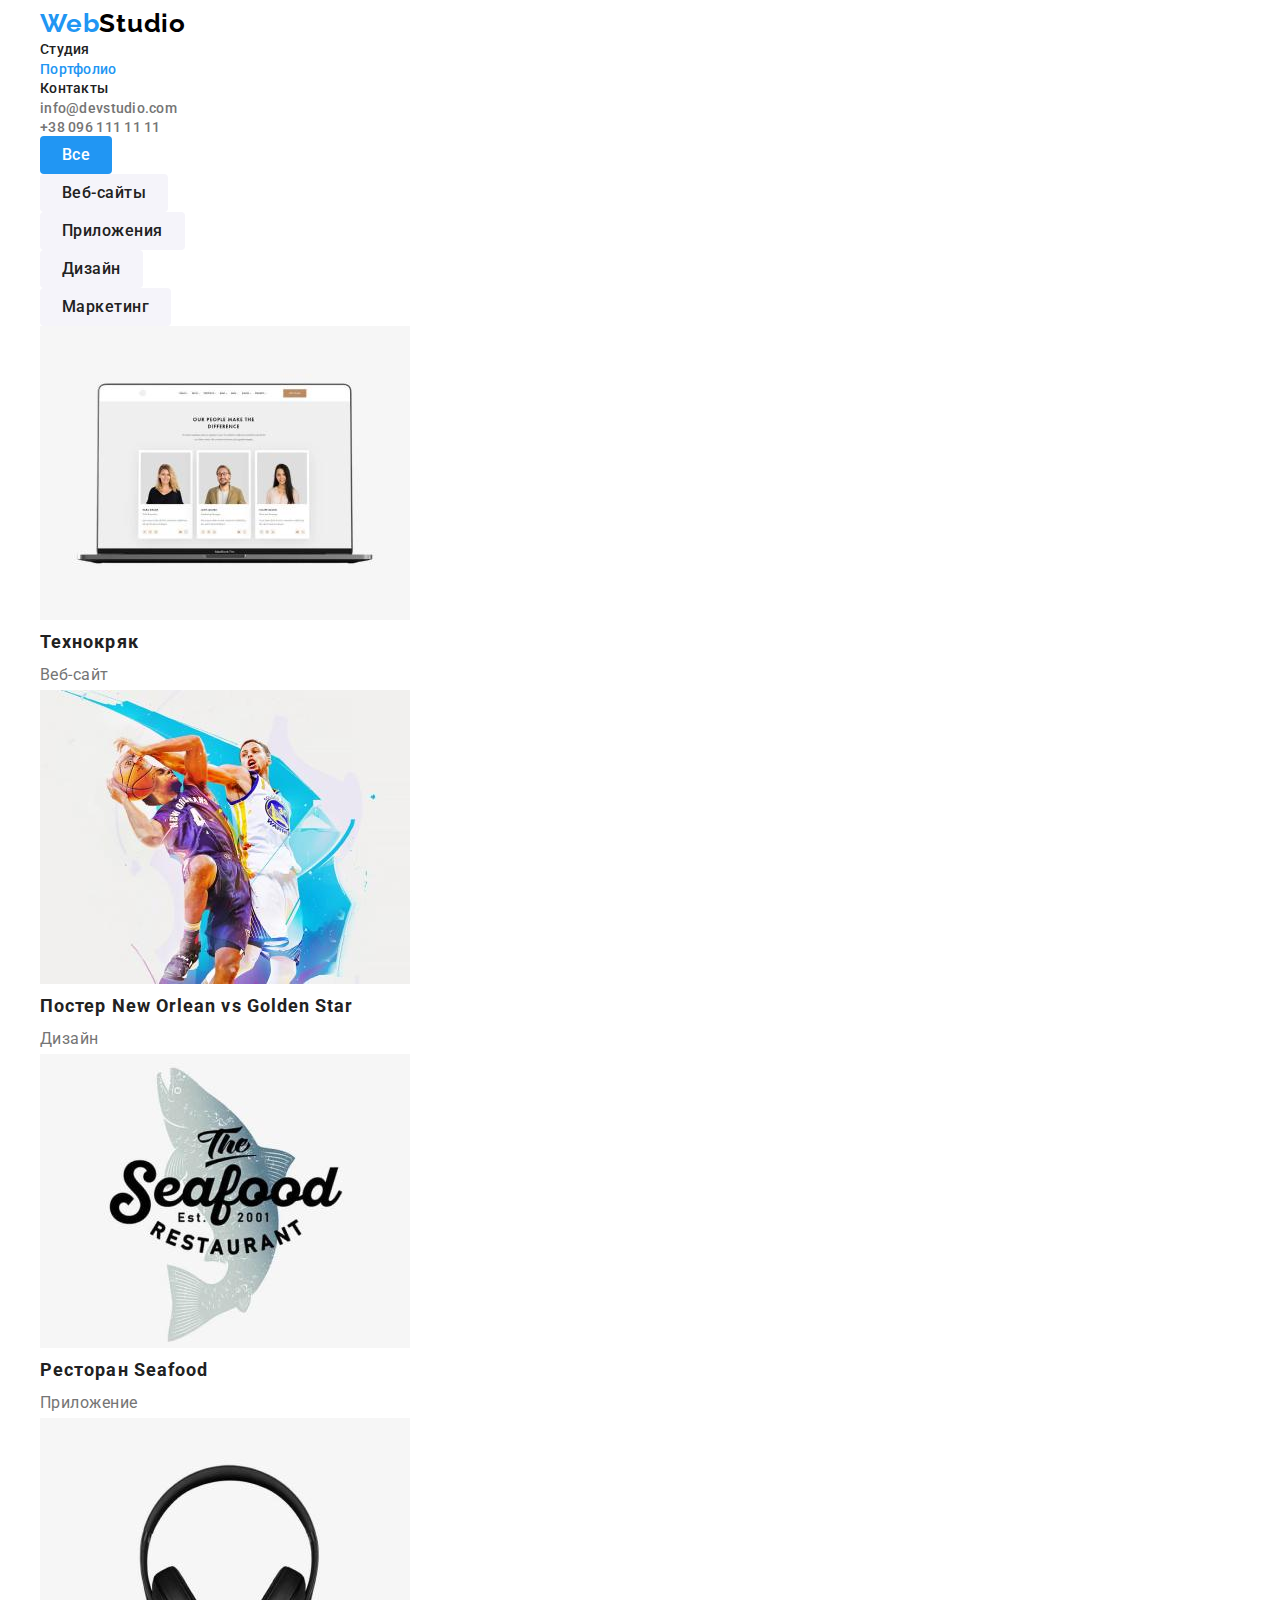
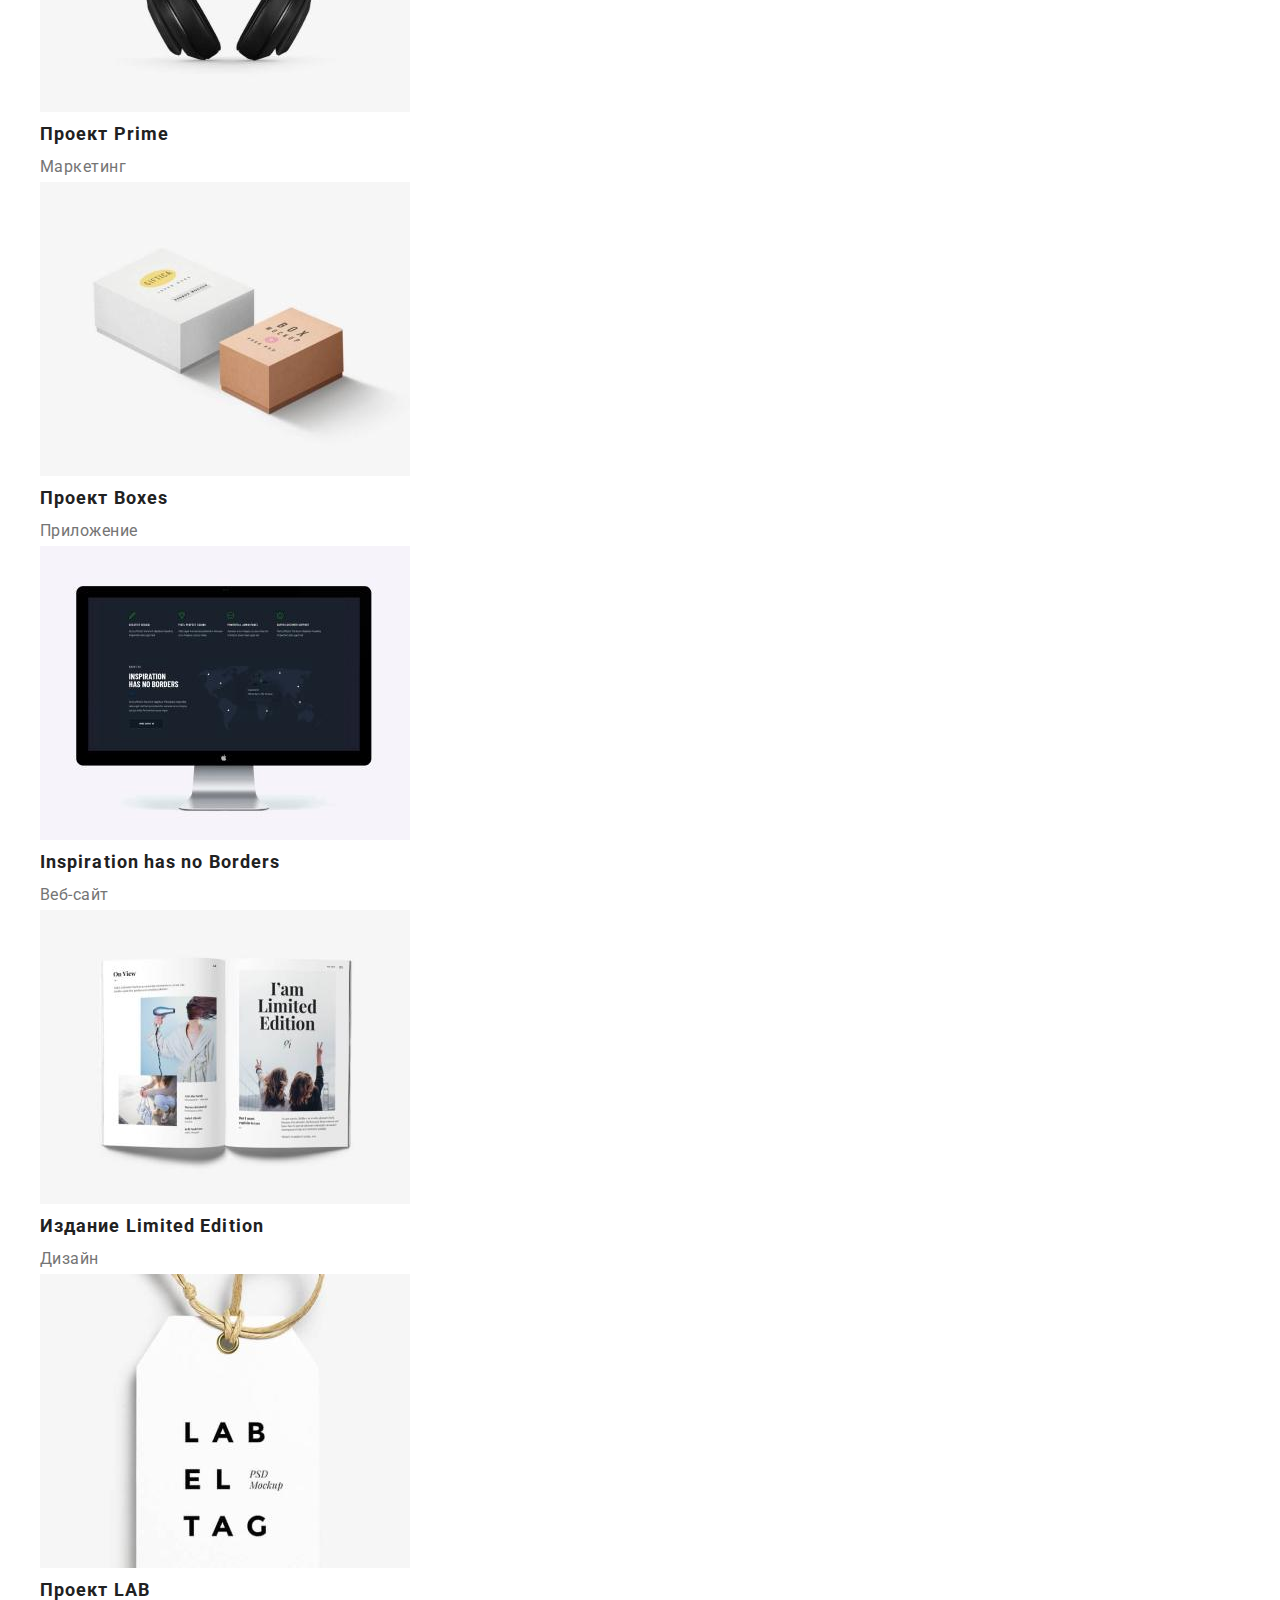
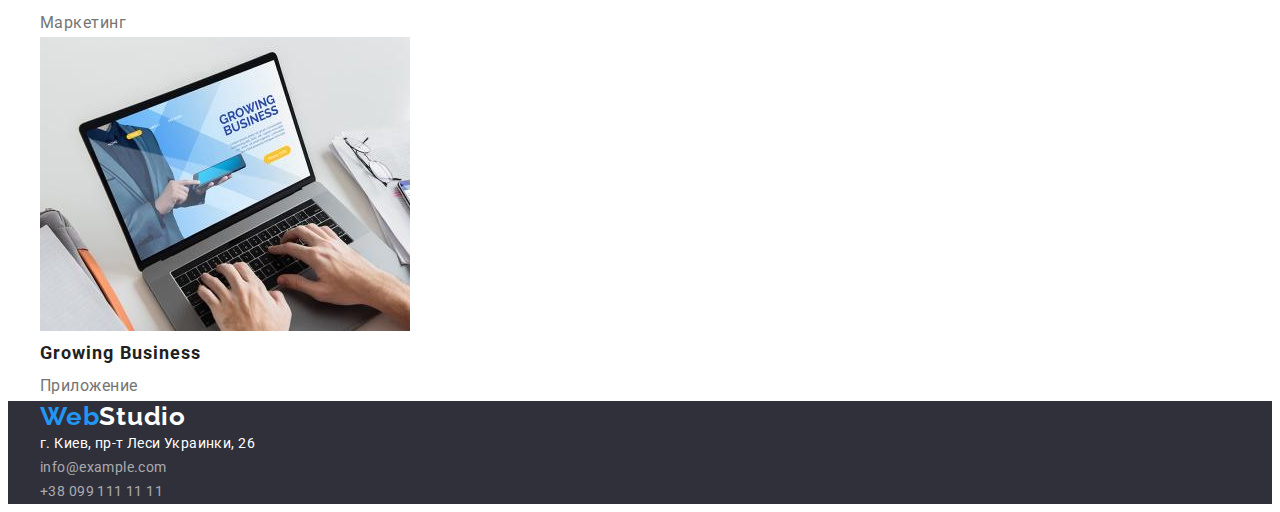
==== portfolio.html @ 003df008 "кнопки+контейнери+забрав відступи" ====
<!DOCTYPE html>
<html lang="ru">
  <head>
    <meta charset="UTF-8" />
    <meta http-equiv="X-UA-Compatible" content="IE=edge" />
    <meta name="viewport" content="width=device-width, initial-scale=1.0" />
    <title>Document</title>
    <link rel="preconnect" href="https://fonts.googleapis.com" />
    <link rel="preconnect" href="https://fonts.gstatic.com" crossorigin />
    <link
      href="https://fonts.googleapis.com/css2?family=Raleway:wght@700&family=Roboto:wght@400;500;700&display=swap"
      rel="stylesheet"
    />
    <link rel="stylesheet" href="./css/styles.css" />
  </head>
  <body>
    <!--  -----------------------------------------------ХЕДЕР-------------------------------  -->
    <header class="header">
      <div class="container">
        <nav>
          <a class="link header-logo" href="/" lang="en"><span class="accent">Web</span>Studio</a>
          <ul class="list">
            <li><a class="link header-link" href="./index.html">Студия</a></li>
            <li class="current"><a class="link header-link" href="">Портфолио</a></li>
            <li><a class="link header-link" href="">Контакты</a></li>
          </ul>
        </nav>
        <ul class="list">
          <li>
            <a class="link header-contact" href="mailto:info@devstudio.com">info@devstudio.com</a>
          </li>
          <li><a class="link header-contact" href="tel:+380961111111">+38 096 111 11 11</a></li>
        </ul>
      </div>
    </header>
    <!--  -----------------------------------------------МЕЙН-------------------------------  -->
    <main>
      <div class="container">
        <section>
          <!-- Логічна назва для секції,
        <h1>Галерея</h1> 
        -->
          <ul class="list">
            <li><button class="first btn pointer" type="button">Все</button></li>
            <li><button class="second btn pointer" type="button">Веб-сайты</button></li>
            <li><button class="second btn pointer" type="button">Приложения</button></li>
            <li><button class="second btn pointer" type="button">Дизайн</button></li>
            <li><button class="second btn pointer" type="button">Маркетинг</button></li>
          </ul>
          <ul class="list">
            <li class="about-list">
              <a class="link" href="">
                <img
                  src="./images/img1.1.jpg"
                  alt="веб-сайт с людми на ноуте"
                  width="370"
                  height="294"
                />
                <h2 class="about-title">Технокряк</h2>
                <p class="about-after-title">Веб-сайт</p>
              </a>
            </li>
            <li class="about-list">
              <a class="link" href="">
                <img
                  src="./images/img1.2.jpg"
                  alt="постер с баскетболистами"
                  width="370"
                  height="294"
                />
                <h2 class="about-title">Постер New Orlean vs Golden Star</h2>
                <p class="about-after-title">Дизайн</p>
              </a>
            </li>
            <li class="about-list">
              <a class="link" href="">
                <img src="./images/img1.3.jpg" alt="ресторан" width="370" height="294" />
                <h2 class="about-title">Ресторан Seafood</h2>
                <p class="about-after-title">Приложение</p>
              </a>
            </li>
            <li class="about-list">
              <a class="link" href="">
                <img src="./images/img1.4.jpg" alt="наушники" width="370" height="294" />
                <h2 class="about-title">Проект Prime</h2>
                <p class="about-after-title">Маркетинг</p>
              </a>
            </li>
            <li class="about-list">
              <a class="link" href="">
                <img src="./images/img1.5.jpg" alt="две коробки" width="370" height="294" />
                <h2 class="about-title">Проект Boxes</h2>
                <p class="about-after-title">Приложение</p>
              </a>
            </li>
            <li class="about-list">
              <a class="link" href="">
                <img src="./images/img1.6.jpg" alt="монитор" width="370" height="294" />
                <h2 class="about-title" lang="en">Inspiration has no Borders</h2>
                <p class="about-after-title">Веб-сайт</p>
              </a>
            </li>
            <li class="about-list">
              <a class="link" href="">
                <img src="./images/img1.7.jpg" alt="книга" width="370" height="294" />
                <h2 class="about-title">Издание Limited Edition</h2>
                <p class="about-after-title">Дизайн</p>
              </a>
            </li>
            <li class="about-list">
              <a class="link" href="">
                <img src="./images/img1.8.jpg" alt="этикетка" width="370" height="294" />
                <h2 class="about-title">Проект LAB</h2>
                <p class="about-after-title">Маркетинг</p>
              </a>
            </li>
            <li class="about-list">
              <a class="link" href="">
                <img
                  src="./images/img1.9.jpg"
                  alt="человек работает на ноуте"
                  width="370"
                  height="294"
                />
                <h2 class="about-title" lang="en">Growing Business</h2>
                <p class="about-after-title">Приложение</p>
              </a>
            </li>
          </ul>
        </section>
      </div>
    </main>
    <!--  -----------------------------------------------ФУТЕР-------------------------------  -->
    <footer class="footer">
      <div class="container">
        <address>
          <a class="link footer-logo" href="/" lang="en"><span class="accent">Web</span>Studio</a>
          <ul class="list footer-info">
            <li>
              <a
                class="link address"
                href="https://goo.gl/maps/paUkgTumKRccmGTw9"
                target="_blank"
                rel="noopener noreferrer"
                >г. Киев, пр-т Леси Украинки, 26</a
              >
            </li>
            <li><a class="link" href="mailto:info@example.com">info@example.com</a></li>
            <li><a class="link" href="tel:+380991111111">+38 099 111 11 11</a></li>
          </ul>
        </address>
      </div>
    </footer>
  </body>
</html>
---- css/styles.css ----
:root {
  --main-title-color: #ffffff;
  --second-title-color: #212121;
  --main-text-color: #757575;
  --second-text-color: #212121;
  --third-text-color: #ffffff;
  --header-logo-color: #000000;
  --footer-contact-color: rgba(255, 255, 255, 0.6);
  --accent-color: #2196f3;
  --main-button-color: #ffffff;
  --second-button-color: #212121;
  --background-button-color: #f5f4fa;
}

body {
  font-family: 'Roboto', sans-serif;
  color: var(--second-title-color);
  background-color: #ffffff;
}

h1,
h2,
h3,
h4,
h5,
h6,
p {
  margin: 0;
  padding: 0;
}

.list {
  padding: 0;
  margin: 0;
  list-style: none;
}

.link {
  text-decoration: none;
}

.pointer {
  cursor: pointer;
}

.container {
  width: 1200px;
  padding-left: 15px;
  padding-right: 15px;
  margin-right: auto;
  margin-left: auto;
}

/* ---------------------------------------ХЕДЕР----------------------------------- */

.header-logo {
  font-family: 'Raleway', sans-serif;
  font-weight: 700;
  font-size: 26px;
  line-height: 1.19;
  letter-spacing: 0.03em;
  color: var(--header-logo-color);
}

.link .accent {
  color: var(--accent-color);
}

.header-link {
  font-weight: 500;
  font-size: 14px;
  line-height: 1.33;
  letter-spacing: 0.02em;
  color: var(--second-text-color);
}

.current .link {
  color: var(--accent-color);
}

.header-contact {
  font-weight: 500;
  font-size: 14px;
  line-height: 1.14;
  letter-spacing: 0.02em;
  color: var(--main-text-color);
}

.list-item > .header-contact {
  color: var(--accent-color);
}

.header .link:hover,
.header .link:focus {
  color: var(--accent-color);
}

/* чомусь не ховерить силки в мейні портфоліо....
.list .link:hover,
.list .link:focus {
  color: var(--accent-color);
}
*/

/* якщо лого не треба ховерити то зміню на це >>

.header-link:hover,
.header-link:focus {
  color: var(--accent-color);
}
*/

/*
.header-contact:hover,
.header-contact:focus {
  color: var(--accent-color);
}
*/

/* ---------------------------------------МЕЙН----------------------------------- */

.hero-title {
  font-weight: 900;
  font-size: 44px;
  line-height: 1.5;
  text-align: center;
  letter-spacing: 0.06em;
  text-transform: uppercase;
  color: var(--main-title-color);
  background-color: #2f303a;
}

.hero-btn {
  font-family: inherit;
  font-weight: 700;
  font-size: 16px;

  border: transparent;
  border-radius: 4px;
  padding: 10px 32px;
  line-height: 1.87;
  align-items: center;
  text-align: center;
  letter-spacing: 0.06em;

  color: var(--main-button-color);
  background-color: var(--accent-color);
}

.hero-btn:hover,
.hero-btn:focus {
  background-color: #188ce8;
}

.second-title {
  font-weight: 700;
  font-size: 36px;
  line-height: 1.17;
  text-align: center;
  letter-spacing: 0.03em;
}

.third-title {
  font-weight: 700;
  font-size: 14px;
  line-height: 1.14;
  text-transform: uppercase;

  letter-spacing: 0.03em;
}

.text {
  font-weight: 400;
  font-size: 14px;
  line-height: 1.71;

  letter-spacing: 0.03em;

  color: var(--main-text-color);
}

.third-section .list {
  font-weight: 400;
  font-size: 16px;
  line-height: 1.19;

  letter-spacing: 0.03em;

  color: var(--main-text-color);
}

.list .name {
  font-weight: 500;
  font-size: 16px;
  color: var(--second-title-color);
}

/* -------------------------------------Портфоліо початок----------------------*/

.btn {
  font-family: inherit;
  font-weight: 500;
  font-size: 16px;
  line-height: 1.63;

  display: inline-block;
  padding: 6px 22px;
  border: transparent;
  border-radius: 4px;
  text-align: center;
  letter-spacing: 0.03em;
}

.first.btn {
  color: var(--main-button-color);
  background-color: var(--accent-color);
}

.second.btn {
  color: var(--second-button-color);
  background-color: var(--background-button-color);
}

.btn:hover,
.btn:focus {
  color: var(--accent-color);
}

.about-title {
  font-weight: 700;
  font-size: 18px;
  line-height: 2;
  letter-spacing: 0.06em;
  color: var(--second-title-color);
}

.about-after-title {
  font-weight: 400;
  font-size: 16px;
  line-height: 1.87;
  letter-spacing: 0.03em;
  color: var(--main-text-color);
}

.about-title:hover,
.about-title:focus {
  color: var(--accent-color);
}

.about-after-title:hover,
.about-after-title:focus {
  color: var(--accent-color);
}
/* -------------------------------------Портфоліо закінчення----------------------*/

/* ---------------------------------------ФУТЕР----------------------------------- */

.footer {
  background-color: #2f303a;
}

.footer-logo {
  font-family: Raleway;
  font-style: normal;
  font-weight: 700;
  font-size: 26px;
  line-height: 1.19;
  letter-spacing: 0.03em;
  color: var(--third-text-color);
}

.footer-info .link {
  font-style: normal;
  font-weight: 400;
  font-size: 14px;
  line-height: 1.71;
  letter-spacing: 0.03em;
  color: var(--footer-contact-color);
}

.footer-info .address {
  color: var(--third-text-color);
}

/* якщо лого не треба буде ховерити то зміню */

.footer .link:hover,
.footer .link:focus {
  color: var(--accent-color);
}
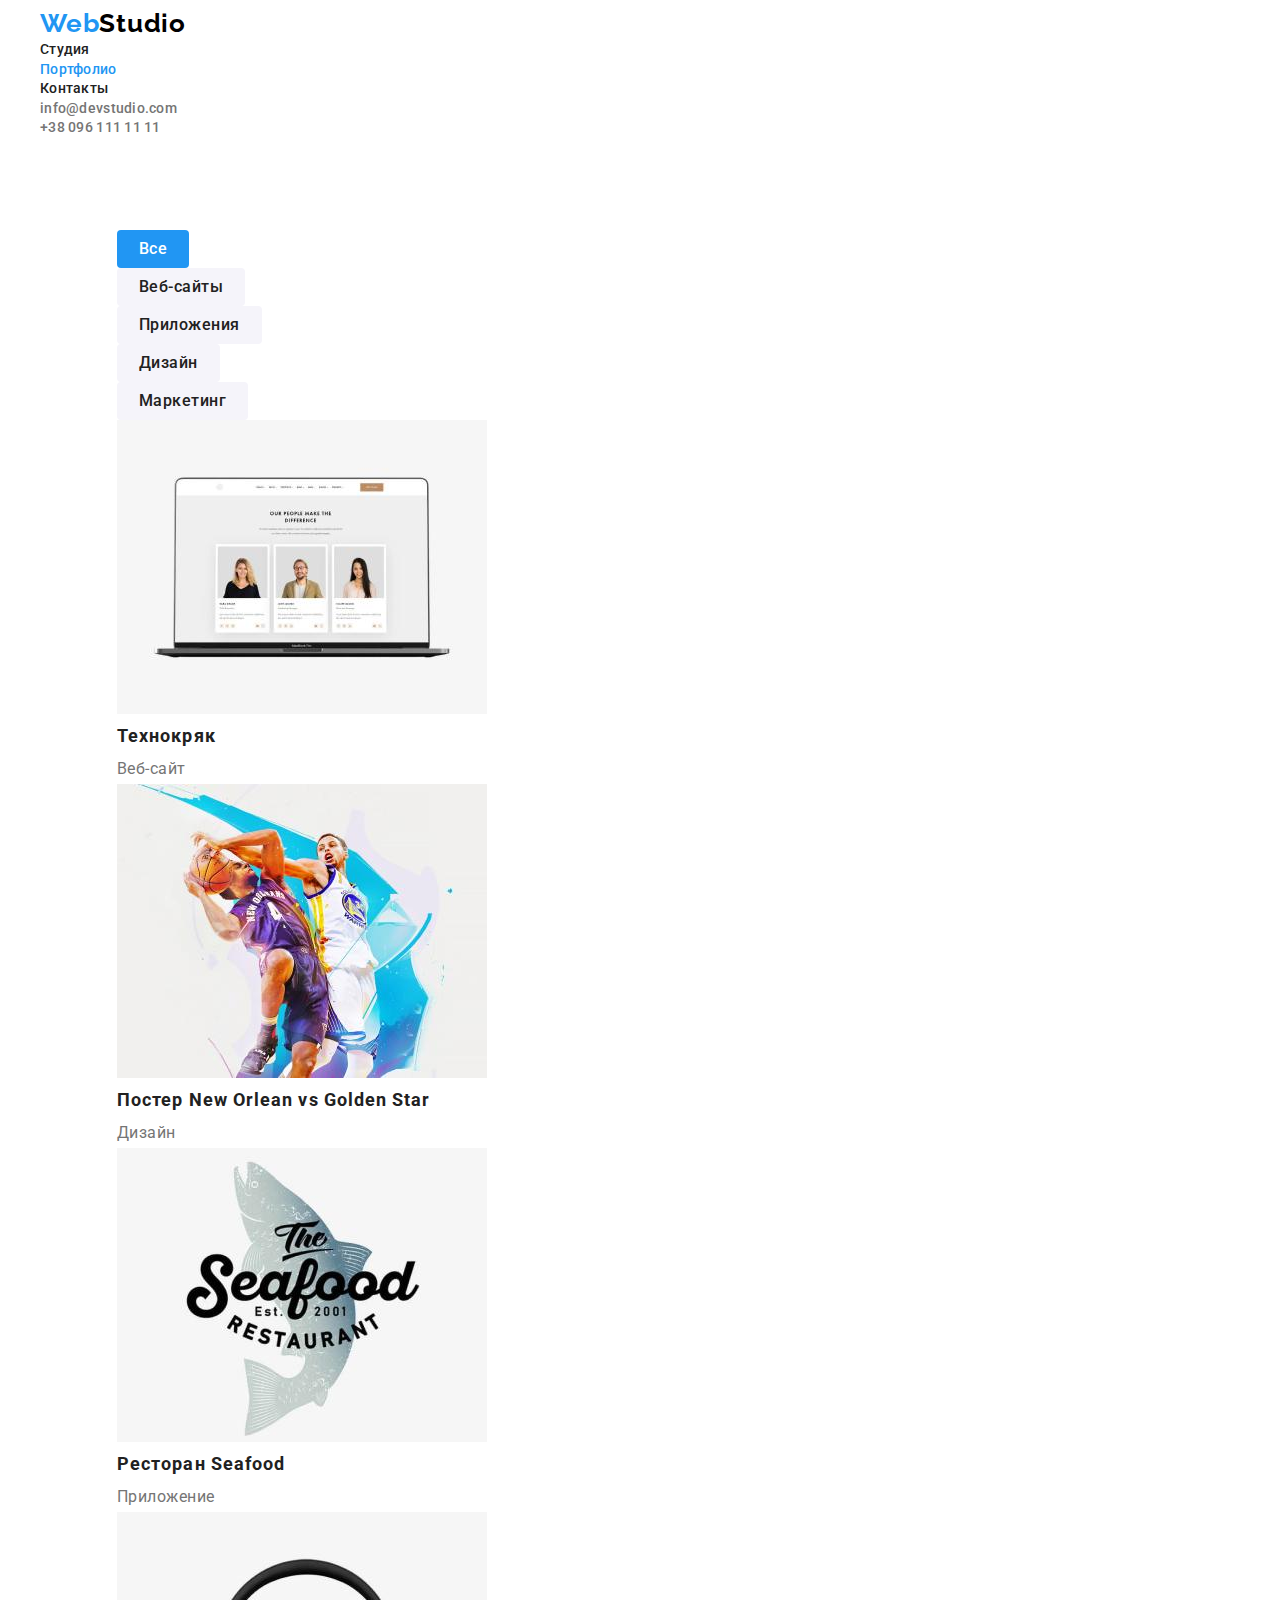
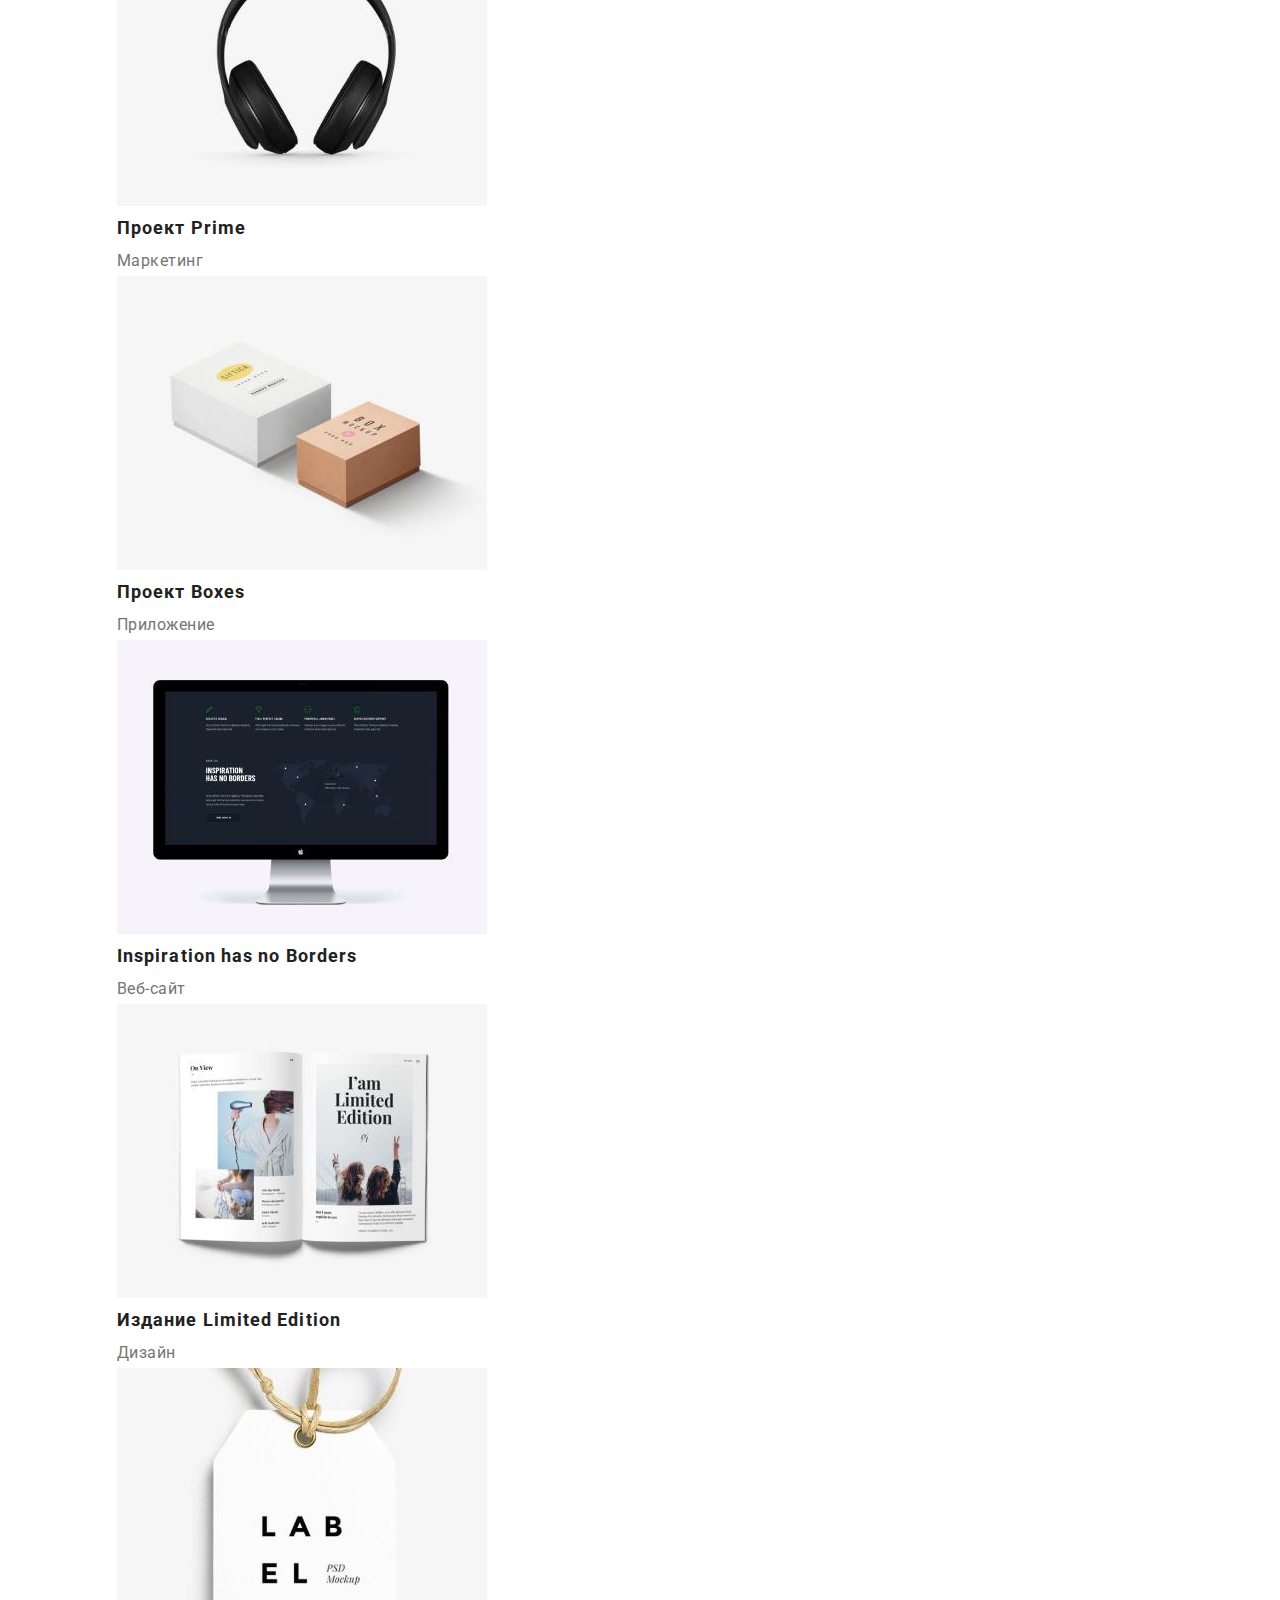
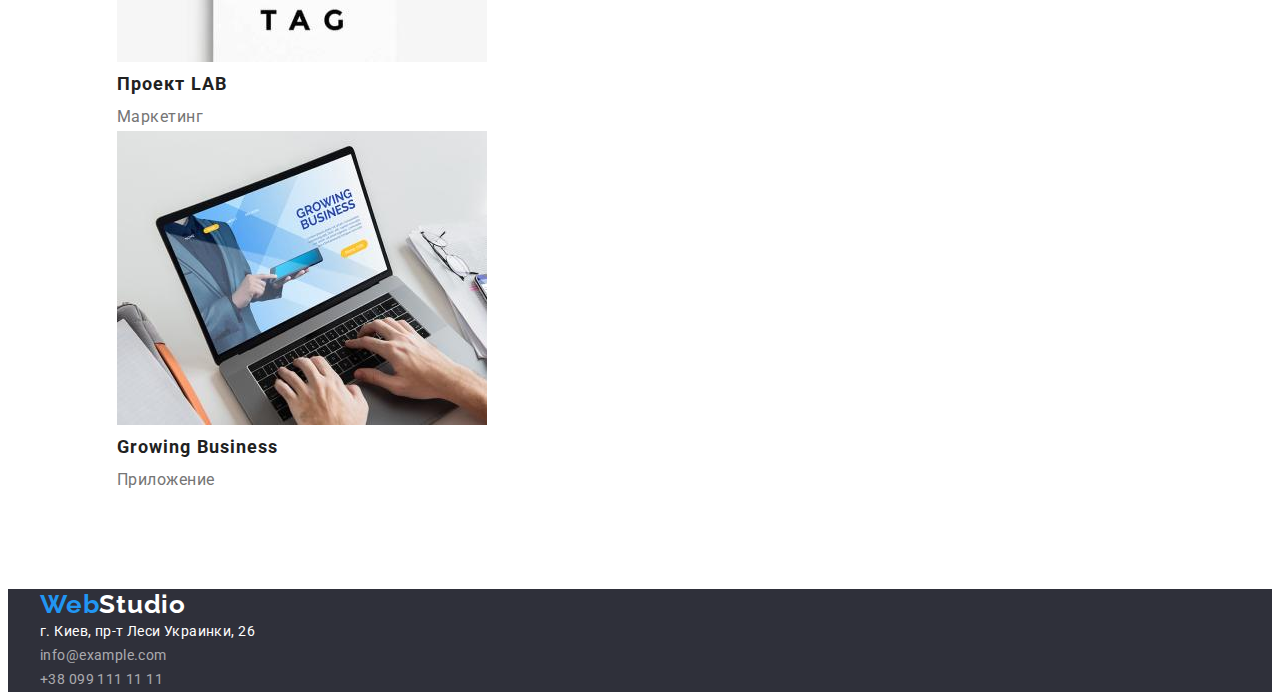
==== commit 7e4fc7dd: "флекс-хедер" ====
--- a/portfolio.html
+++ b/portfolio.html
@@ -35,8 +35,8 @@
     </header>
     <!--  -----------------------------------------------МЕЙН-------------------------------  -->
     <main>
-      <div class="container">
-        <section>
+      <section class="section">
+        <div class="container">
           <!-- Логічна назва для секції,
         <h1>Галерея</h1> 
         -->
@@ -127,8 +127,8 @@
               </a>
             </li>
           </ul>
-        </section>
-      </div>
+        </div>
+      </section>
     </main>
     <!--  -----------------------------------------------ФУТЕР-------------------------------  -->
     <footer class="footer">
--- a/css/styles.css
+++ b/css/styles.css
@@ -25,8 +25,8 @@
 h5,
 h6,
 p {
+  padding: 0;
   margin: 0;
-  padding: 0;
 }
 
 .list {
@@ -41,6 +41,10 @@
 
 .pointer {
   cursor: pointer;
+}
+
+.section {
+  padding: 94px;
 }
 
 .container {
@@ -117,17 +121,37 @@
 }
 */
 
+.header-list {
+  display: flex;
+}
+
+.header-item:not(:last-child) {
+  margin-right: 50px;
+}
+/*
+.header-item + .header-item {
+  margin-left: 50px;
+}
+*/
 /* ---------------------------------------МЕЙН----------------------------------- */
+
+.hero {
+  text-align: center;
+
+  background-color: #2f303a;
+}
 
 .hero-title {
   font-weight: 900;
   font-size: 44px;
   line-height: 1.5;
-  text-align: center;
+
+  margin-bottom: 30px;
+
   letter-spacing: 0.06em;
   text-transform: uppercase;
+
   color: var(--main-title-color);
-  background-color: #2f303a;
 }
 
 .hero-btn {
@@ -140,7 +164,6 @@
   padding: 10px 32px;
   line-height: 1.87;
   align-items: center;
-  text-align: center;
   letter-spacing: 0.06em;
 
   color: var(--main-button-color);
@@ -156,8 +179,12 @@
   font-weight: 700;
   font-size: 36px;
   line-height: 1.17;
+
+  margin-bottom: 50px;
   text-align: center;
   letter-spacing: 0.03em;
+
+  color: var(--second-title-color);
 }
 
 .third-title {
@@ -166,6 +193,7 @@
   line-height: 1.14;
   text-transform: uppercase;
 
+  margin-bottom: 10px;
   letter-spacing: 0.03em;
 }
 
@@ -179,7 +207,7 @@
   color: var(--main-text-color);
 }
 
-.third-section .list {
+.team-section {
   font-weight: 400;
   font-size: 16px;
   line-height: 1.19;
@@ -187,6 +215,7 @@
   letter-spacing: 0.03em;
 
   color: var(--main-text-color);
+  background-color: #f5f4fa;
 }
 
 .list .name {
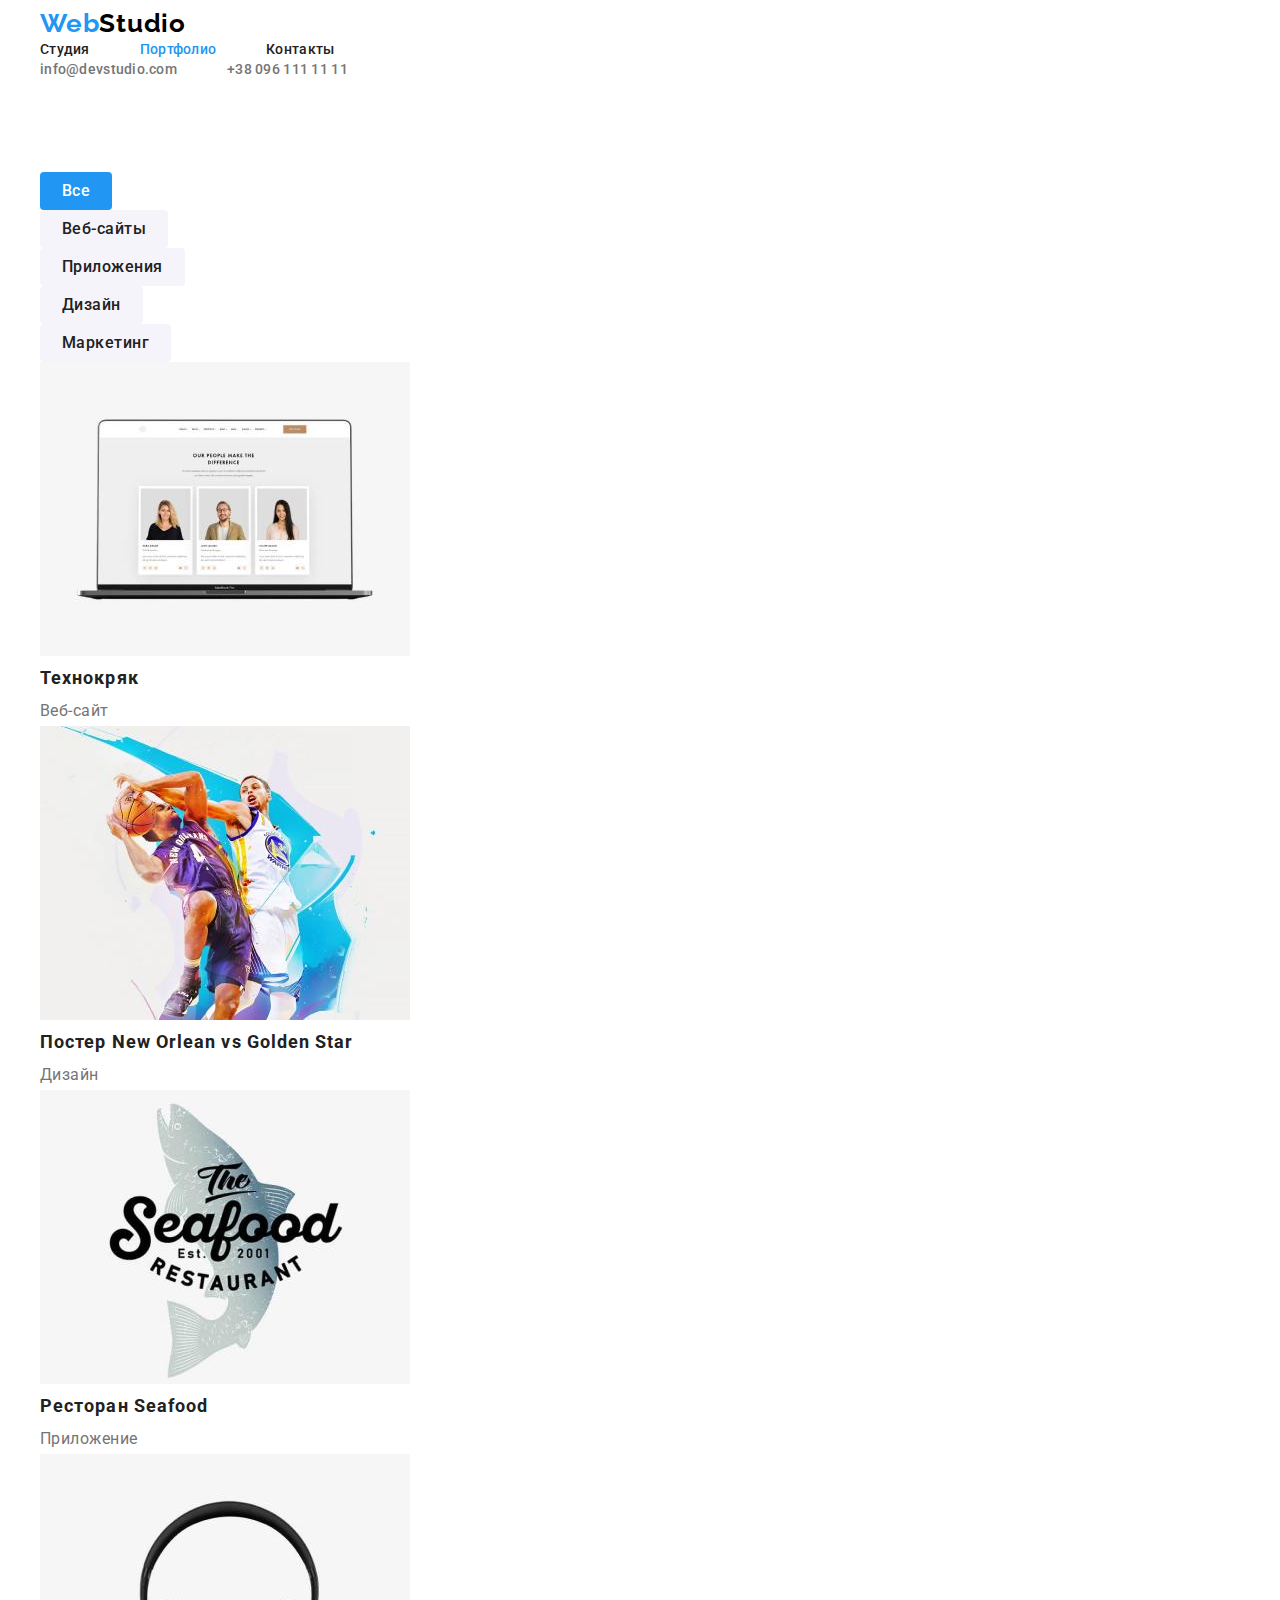
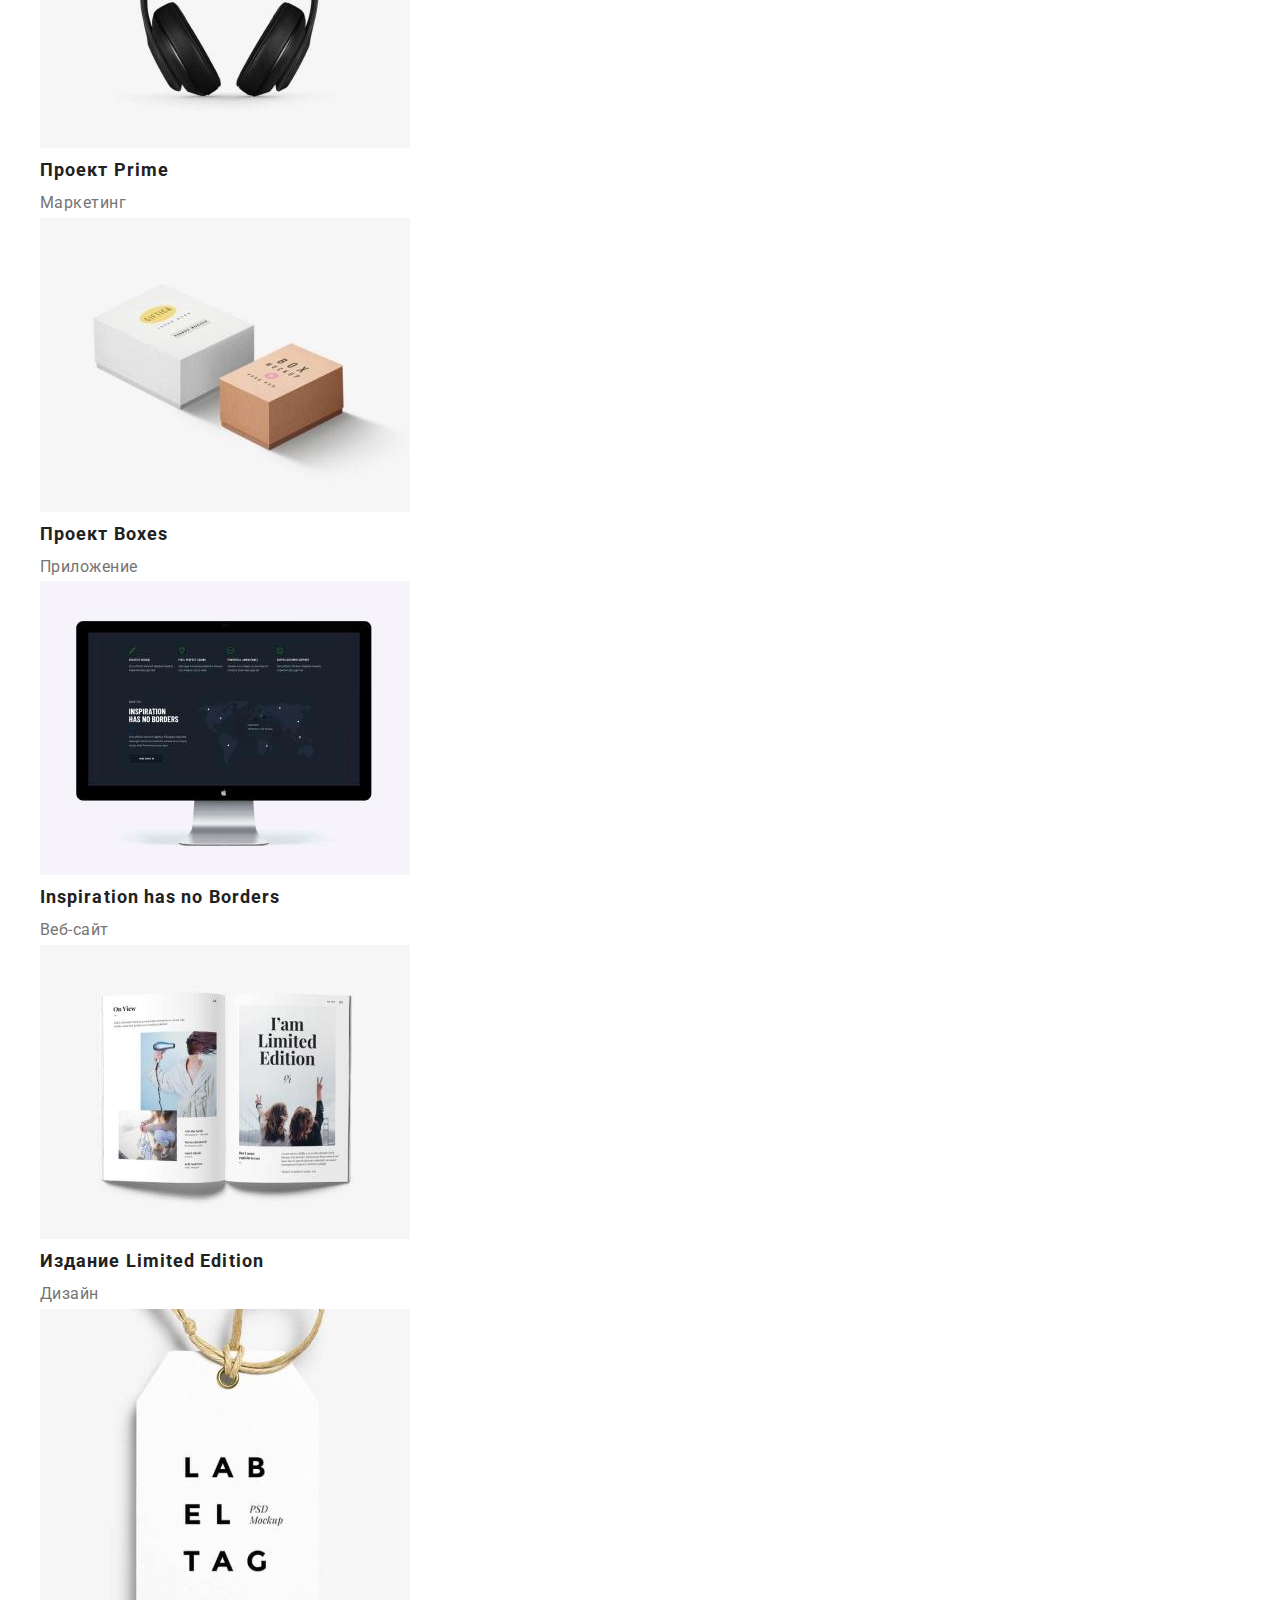
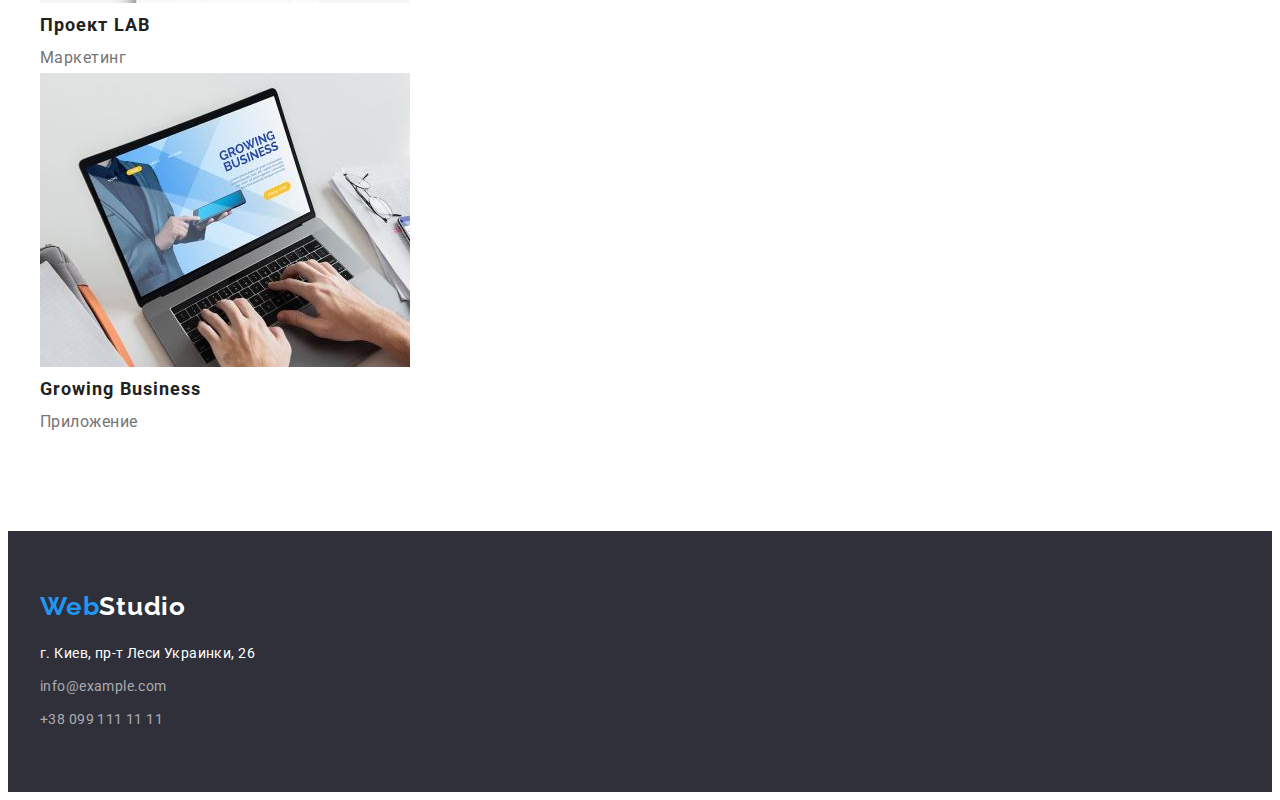
==== commit 5e01ab4b: "фулфутер+хедер" ====
--- a/portfolio.html
+++ b/portfolio.html
@@ -19,17 +19,19 @@
       <div class="container">
         <nav>
           <a class="link header-logo" href="/" lang="en"><span class="accent">Web</span>Studio</a>
-          <ul class="list">
-            <li><a class="link header-link" href="./index.html">Студия</a></li>
-            <li class="current"><a class="link header-link" href="">Портфолио</a></li>
-            <li><a class="link header-link" href="">Контакты</a></li>
+          <ul class="list header-list">
+            <li class="header-item"><a class="link header-link" href="./index.html">Студия</a></li>
+            <li class="header-item current"><a class="link header-link" href="">Портфолио</a></li>
+            <li class="header-item"><a class="link header-link" href="">Контакты</a></li>
           </ul>
         </nav>
-        <ul class="list">
-          <li>
+        <ul class="list header-list">
+          <li class="header-item">
             <a class="link header-contact" href="mailto:info@devstudio.com">info@devstudio.com</a>
           </li>
-          <li><a class="link header-contact" href="tel:+380961111111">+38 096 111 11 11</a></li>
+          <li class="header-item">
+            <a class="link header-contact" href="tel:+380961111111">+38 096 111 11 11</a>
+          </li>
         </ul>
       </div>
     </header>
@@ -136,7 +138,7 @@
         <address>
           <a class="link footer-logo" href="/" lang="en"><span class="accent">Web</span>Studio</a>
           <ul class="list footer-info">
-            <li>
+            <li class="footer-item">
               <a
                 class="link address"
                 href="https://goo.gl/maps/paUkgTumKRccmGTw9"
@@ -145,8 +147,12 @@
                 >г. Киев, пр-т Леси Украинки, 26</a
               >
             </li>
-            <li><a class="link" href="mailto:info@example.com">info@example.com</a></li>
-            <li><a class="link" href="tel:+380991111111">+38 099 111 11 11</a></li>
+            <li class="footer-item">
+              <a class="link" href="mailto:info@example.com">info@example.com</a>
+            </li>
+            <li class="footer-item">
+              <a class="link" href="tel:+380991111111">+38 099 111 11 11</a>
+            </li>
           </ul>
         </address>
       </div>
--- a/css/styles.css
+++ b/css/styles.css
@@ -44,7 +44,7 @@
 }
 
 .section {
-  padding: 94px;
+  padding: 94px 0px;
 }
 
 .container {
@@ -138,6 +138,8 @@
 .hero {
   text-align: center;
 
+  padding: 200px 0px;
+
   background-color: #2f303a;
 }
 
@@ -285,6 +287,8 @@
 /* ---------------------------------------ФУТЕР----------------------------------- */
 
 .footer {
+  padding: 60px 0px;
+
   background-color: #2f303a;
 }
 
@@ -294,7 +298,11 @@
   font-weight: 700;
   font-size: 26px;
   line-height: 1.19;
-  letter-spacing: 0.03em;
+
+  display: inline-block;
+  margin-bottom: 20px;
+  letter-spacing: 0.03em;
+
   color: var(--third-text-color);
 }
 
@@ -303,8 +311,14 @@
   font-weight: 400;
   font-size: 14px;
   line-height: 1.71;
-  letter-spacing: 0.03em;
+
+  letter-spacing: 0.03em;
+
   color: var(--footer-contact-color);
+}
+
+.footer-item:not(:last-child) {
+  margin-bottom: 9px;
 }
 
 .footer-info .address {
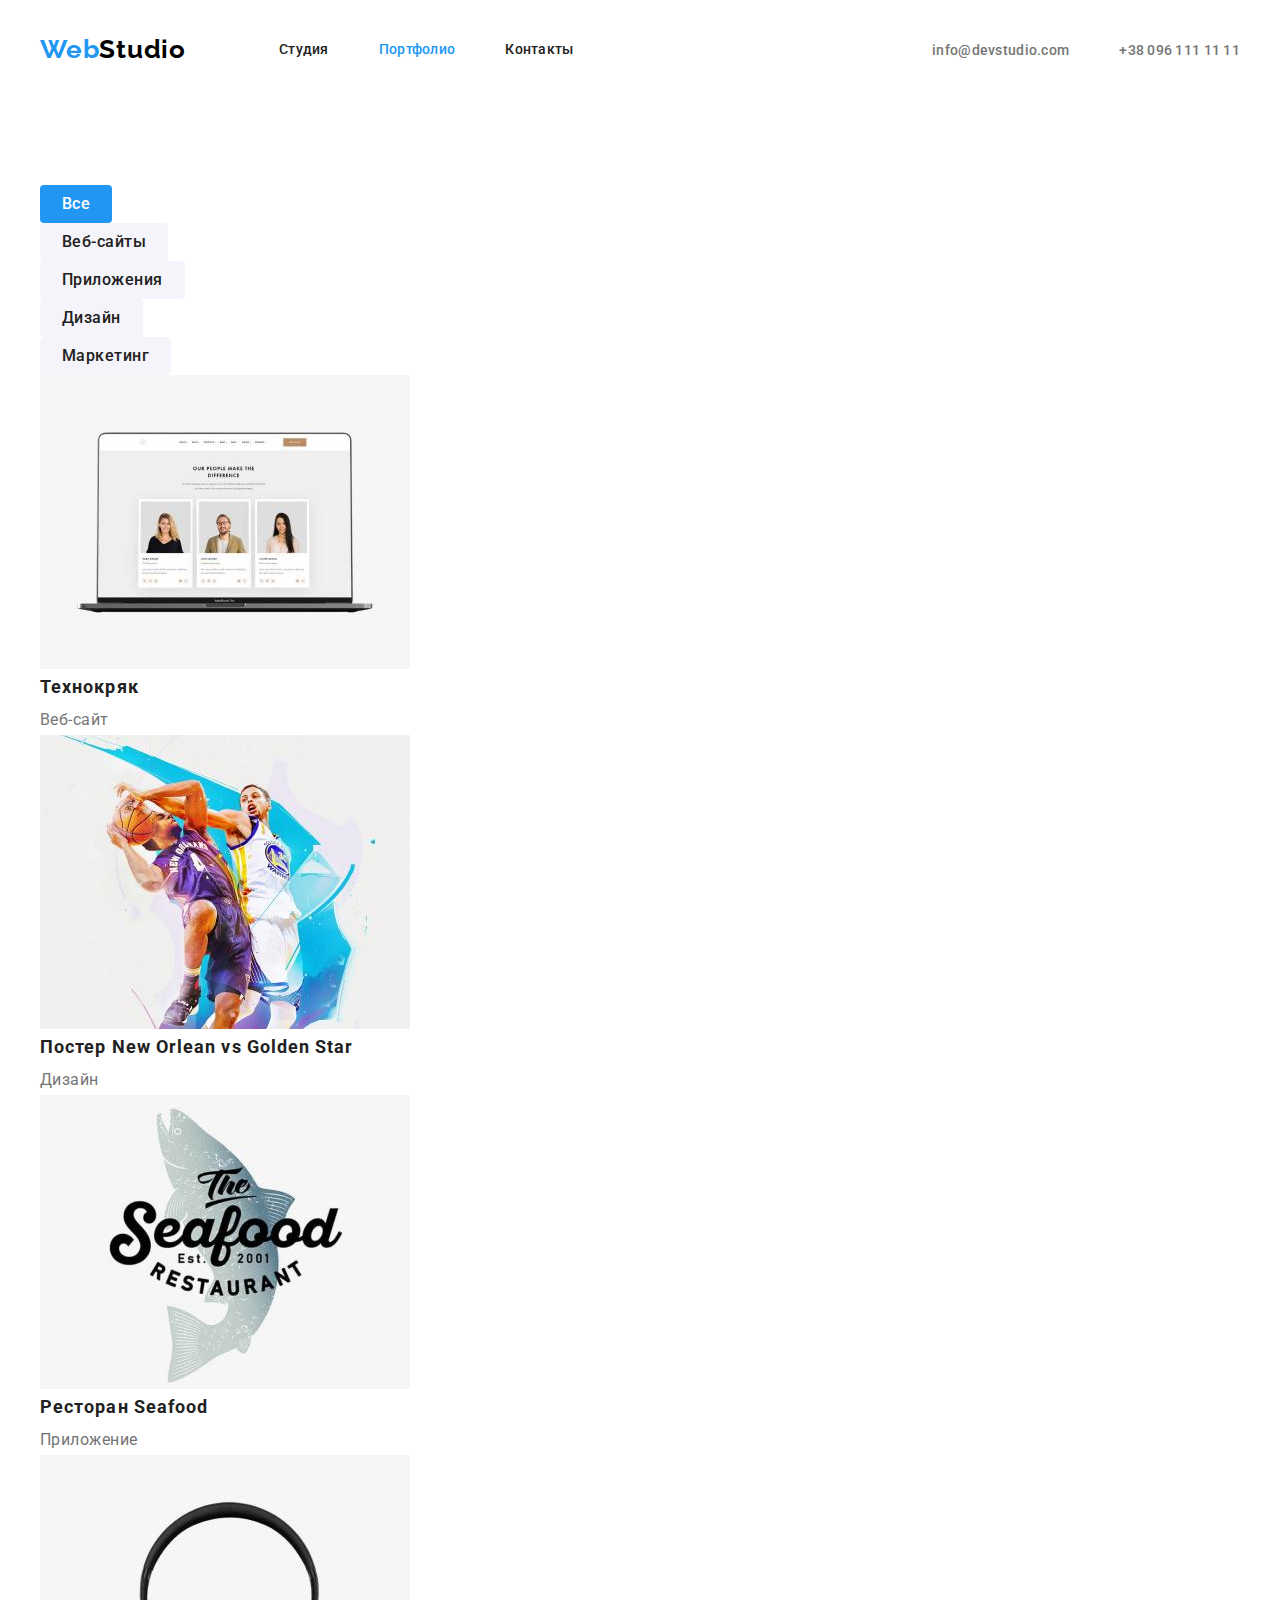
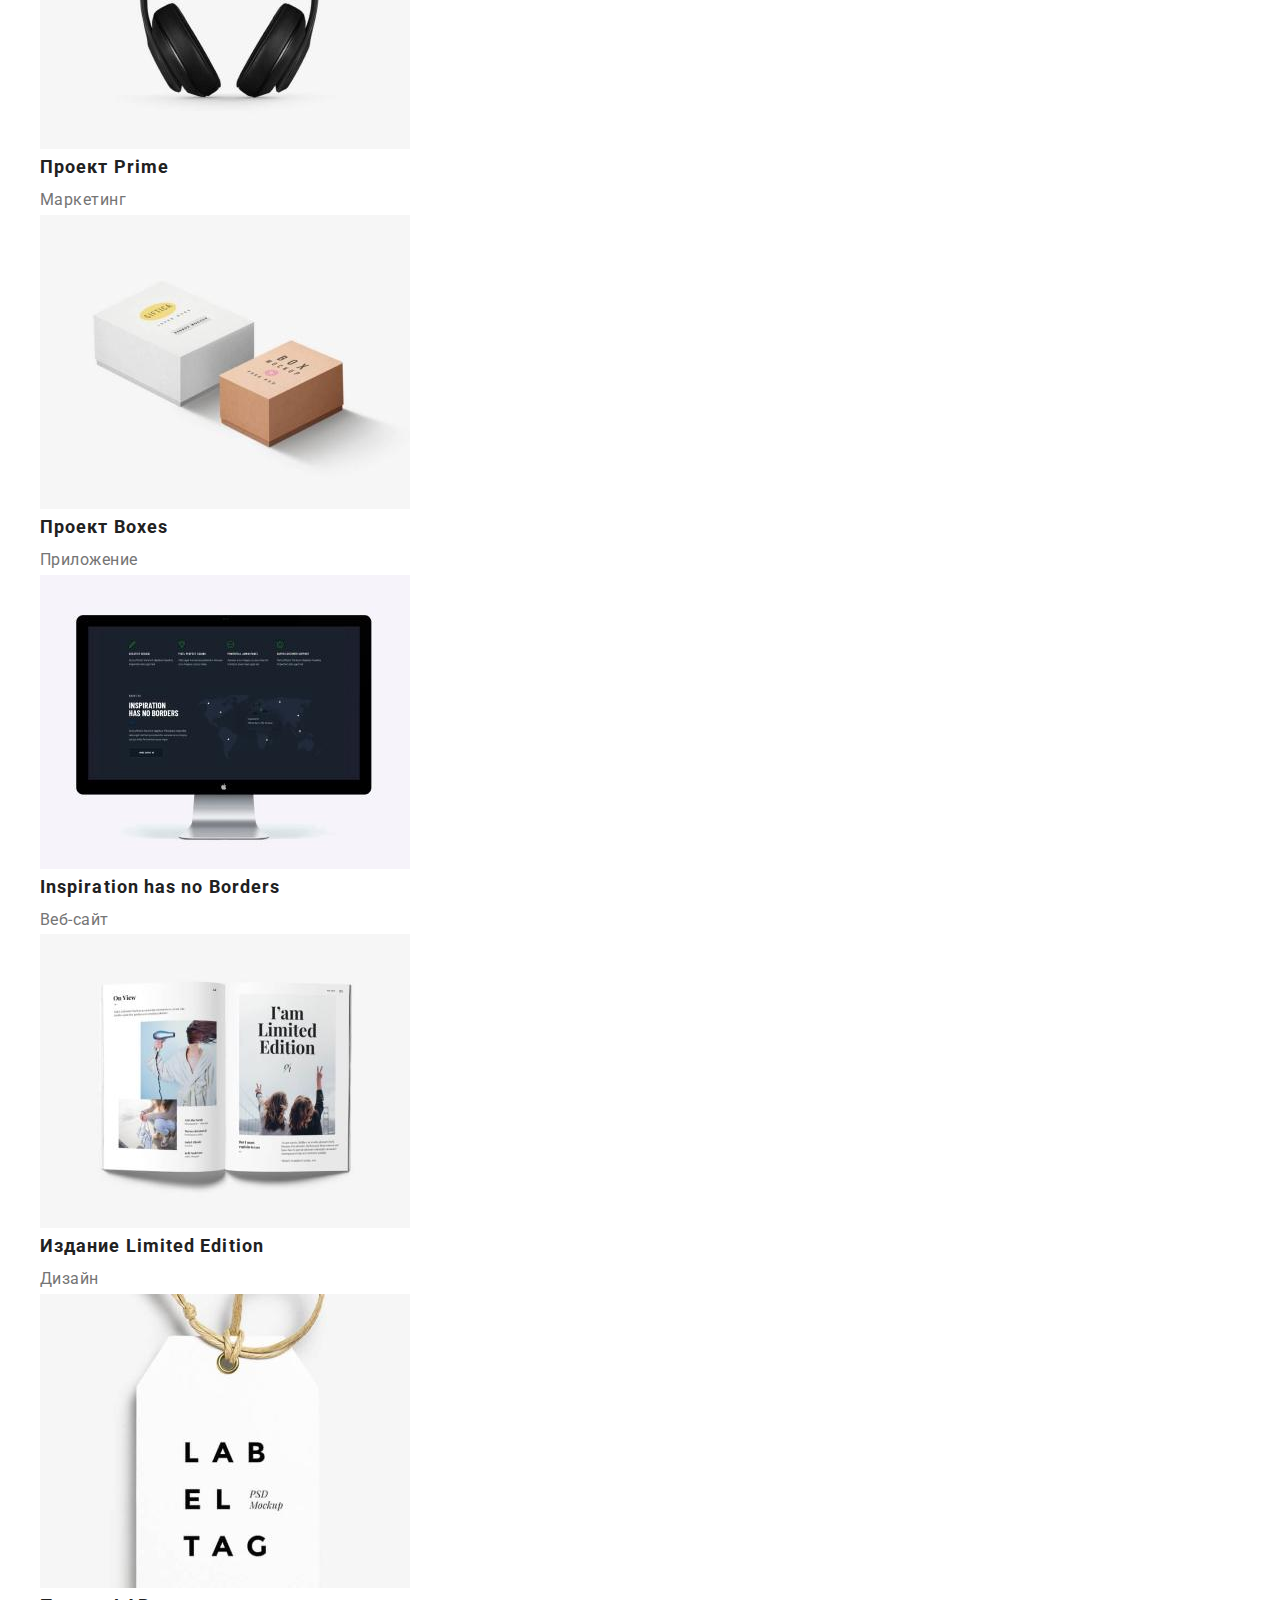
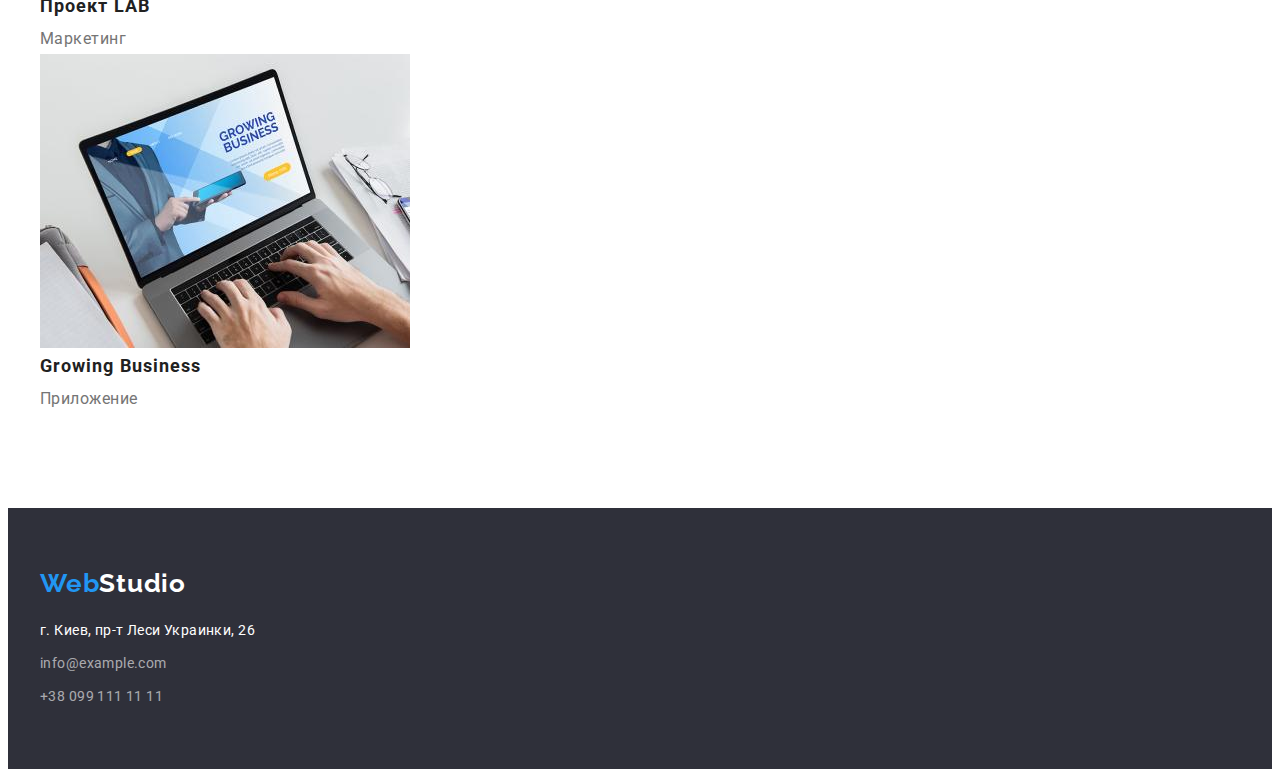
==== commit 8aadff60: "фулХедер і Футер" ====
--- a/portfolio.html
+++ b/portfolio.html
@@ -16,8 +16,8 @@
   <body>
     <!--  -----------------------------------------------ХЕДЕР-------------------------------  -->
     <header class="header">
-      <div class="container">
-        <nav>
+      <div class="container main-header">
+        <nav class="main-nav">
           <a class="link header-logo" href="/" lang="en"><span class="accent">Web</span>Studio</a>
           <ul class="list header-list">
             <li class="header-item"><a class="link header-link" href="./index.html">Студия</a></li>
@@ -25,7 +25,7 @@
             <li class="header-item"><a class="link header-link" href="">Контакты</a></li>
           </ul>
         </nav>
-        <ul class="list header-list">
+        <ul class="list header-list header-contacts">
           <li class="header-item">
             <a class="link header-contact" href="mailto:info@devstudio.com">info@devstudio.com</a>
           </li>
--- a/css/styles.css
+++ b/css/styles.css
@@ -29,6 +29,12 @@
   margin: 0;
 }
 
+img {
+  display: block;
+  max-width: 100%;
+  height: auto;
+}
+
 .list {
   padding: 0;
   margin: 0;
@@ -57,12 +63,39 @@
 
 /* ---------------------------------------ХЕДЕР----------------------------------- */
 
+.main-header {
+  display: flex;
+  align-items: center;
+}
+
+.main-nav {
+  display: flex;
+  align-items: center;
+}
+
+.header-list {
+  display: flex;
+}
+
+.header-item:not(:last-child) {
+  margin-right: 50px;
+}
+/*
+.header-item + .header-item {
+  margin-left: 50px;
+}
+*/
+
 .header-logo {
   font-family: 'Raleway', sans-serif;
   font-weight: 700;
   font-size: 26px;
   line-height: 1.19;
-  letter-spacing: 0.03em;
+
+  display: inline-block;
+  margin-right: 93px;
+  letter-spacing: 0.03em;
+
   color: var(--header-logo-color);
 }
 
@@ -74,19 +107,30 @@
   font-weight: 500;
   font-size: 14px;
   line-height: 1.33;
+
+  display: block;
+  padding-top: 32px;
+  padding-bottom: 32px;
   letter-spacing: 0.02em;
+
   color: var(--second-text-color);
 }
 
 .current .link {
   color: var(--accent-color);
+}
+
+.header-contacts {
+  margin-left: auto;
 }
 
 .header-contact {
   font-weight: 500;
   font-size: 14px;
   line-height: 1.14;
+
   letter-spacing: 0.02em;
+
   color: var(--main-text-color);
 }
 
@@ -121,18 +165,6 @@
 }
 */
 
-.header-list {
-  display: flex;
-}
-
-.header-item:not(:last-child) {
-  margin-right: 50px;
-}
-/*
-.header-item + .header-item {
-  margin-left: 50px;
-}
-*/
 /* ---------------------------------------МЕЙН----------------------------------- */
 
 .hero {
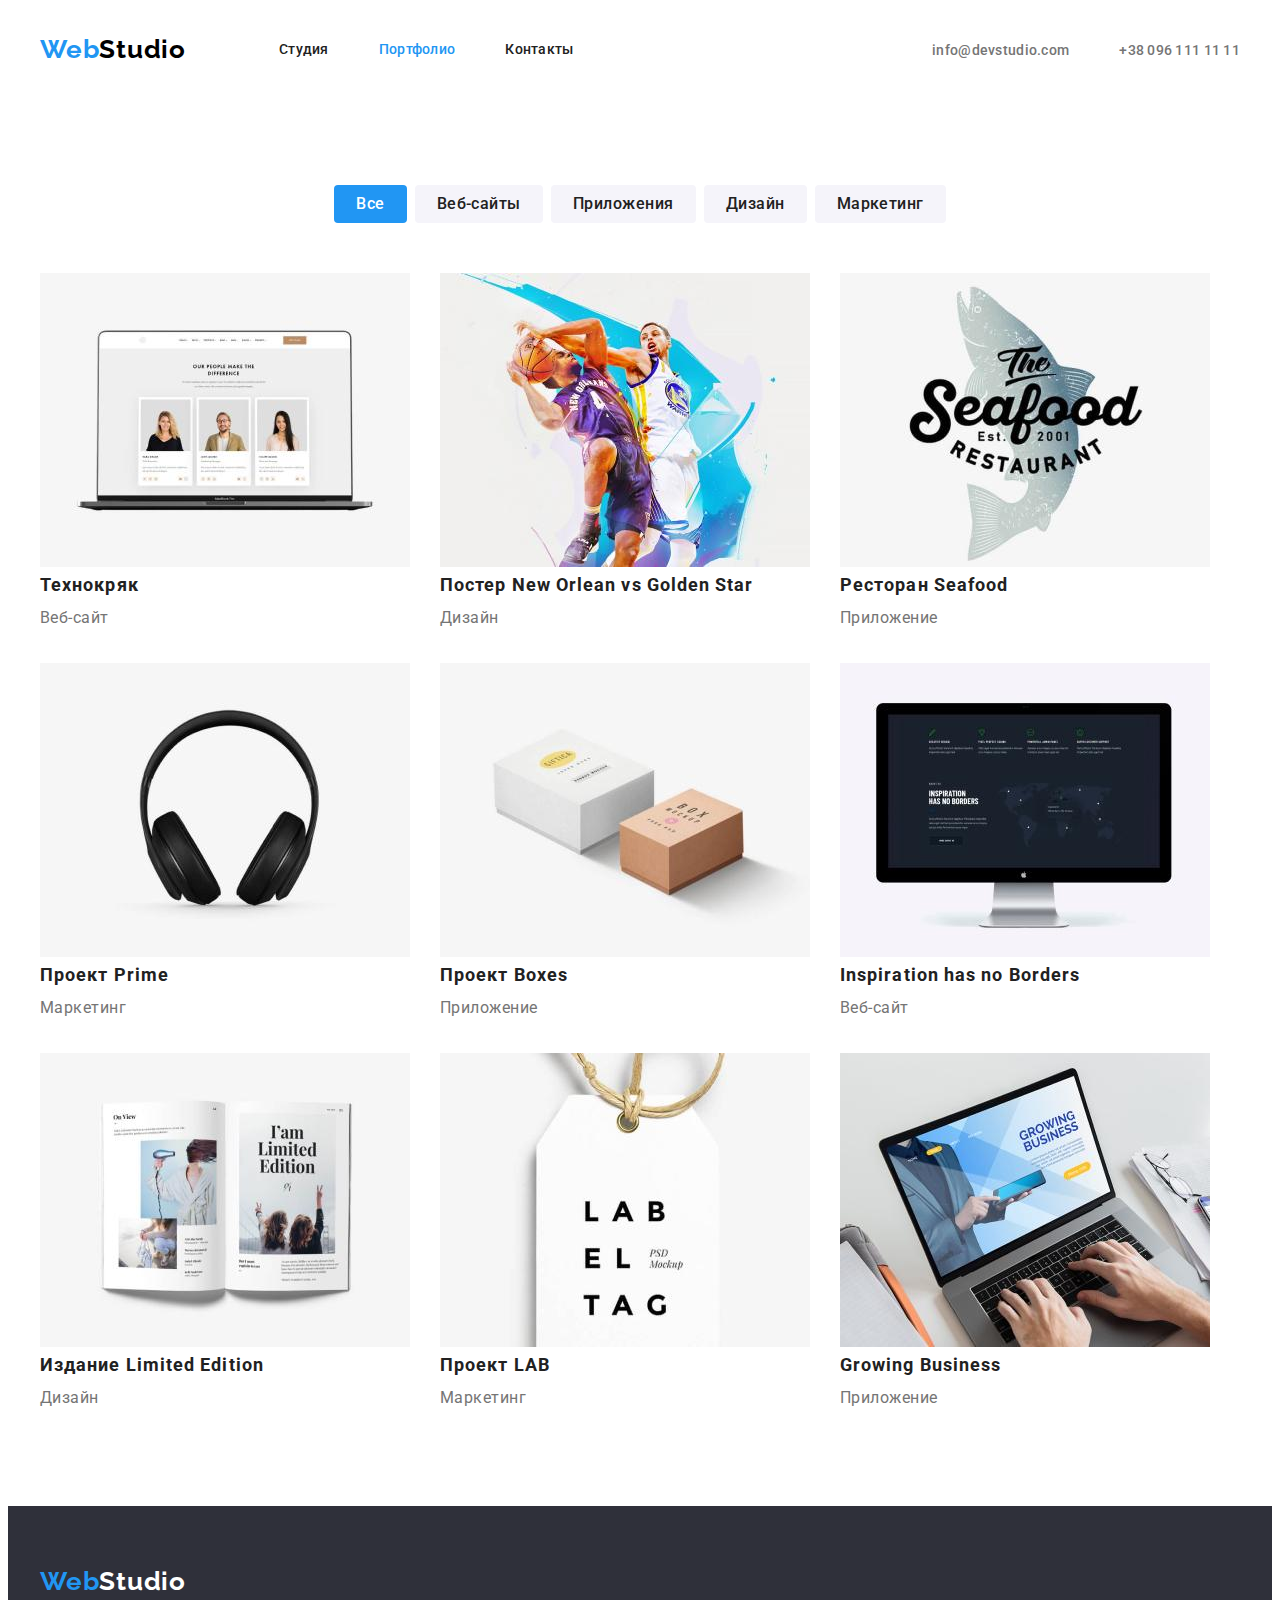
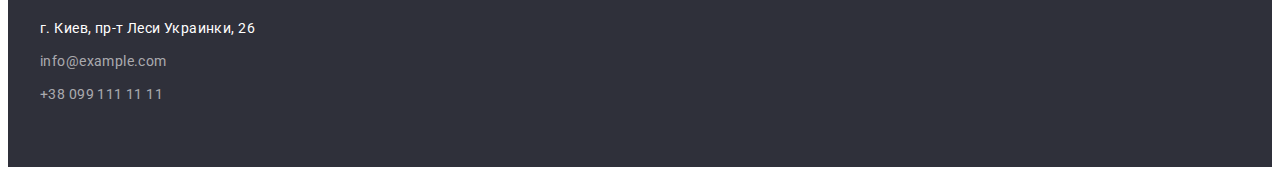
==== commit 9bc2b30f: "майже фул" ====
--- a/portfolio.html
+++ b/portfolio.html
@@ -42,15 +42,23 @@
           <!-- Логічна назва для секції,
         <h1>Галерея</h1> 
         -->
-          <ul class="list">
-            <li><button class="first btn pointer" type="button">Все</button></li>
-            <li><button class="second btn pointer" type="button">Веб-сайты</button></li>
-            <li><button class="second btn pointer" type="button">Приложения</button></li>
-            <li><button class="second btn pointer" type="button">Дизайн</button></li>
-            <li><button class="second btn pointer" type="button">Маркетинг</button></li>
+          <ul class="list filter-list">
+            <li class="filter-btn"><button class="first btn pointer" type="button">Все</button></li>
+            <li class="filter-btn">
+              <button class="second btn pointer" type="button">Веб-сайты</button>
+            </li>
+            <li class="filter-btn">
+              <button class="second btn pointer" type="button">Приложения</button>
+            </li>
+            <li class="filter-btn">
+              <button class="second btn pointer" type="button">Дизайн</button>
+            </li>
+            <li class="filter-btn">
+              <button class="second btn pointer" type="button">Маркетинг</button>
+            </li>
           </ul>
-          <ul class="list">
-            <li class="about-list">
+          <ul class="list gallery-list">
+            <li class="item">
               <a class="link" href="">
                 <img
                   src="./images/img1.1.jpg"
@@ -62,7 +70,7 @@
                 <p class="about-after-title">Веб-сайт</p>
               </a>
             </li>
-            <li class="about-list">
+            <li class="item">
               <a class="link" href="">
                 <img
                   src="./images/img1.2.jpg"
@@ -74,49 +82,49 @@
                 <p class="about-after-title">Дизайн</p>
               </a>
             </li>
-            <li class="about-list">
+            <li class="item">
               <a class="link" href="">
                 <img src="./images/img1.3.jpg" alt="ресторан" width="370" height="294" />
                 <h2 class="about-title">Ресторан Seafood</h2>
                 <p class="about-after-title">Приложение</p>
               </a>
             </li>
-            <li class="about-list">
+            <li class="item">
               <a class="link" href="">
                 <img src="./images/img1.4.jpg" alt="наушники" width="370" height="294" />
                 <h2 class="about-title">Проект Prime</h2>
                 <p class="about-after-title">Маркетинг</p>
               </a>
             </li>
-            <li class="about-list">
+            <li class="item">
               <a class="link" href="">
                 <img src="./images/img1.5.jpg" alt="две коробки" width="370" height="294" />
                 <h2 class="about-title">Проект Boxes</h2>
                 <p class="about-after-title">Приложение</p>
               </a>
             </li>
-            <li class="about-list">
+            <li class="item">
               <a class="link" href="">
                 <img src="./images/img1.6.jpg" alt="монитор" width="370" height="294" />
                 <h2 class="about-title" lang="en">Inspiration has no Borders</h2>
                 <p class="about-after-title">Веб-сайт</p>
               </a>
             </li>
-            <li class="about-list">
+            <li class="item">
               <a class="link" href="">
                 <img src="./images/img1.7.jpg" alt="книга" width="370" height="294" />
                 <h2 class="about-title">Издание Limited Edition</h2>
                 <p class="about-after-title">Дизайн</p>
               </a>
             </li>
-            <li class="about-list">
+            <li class="item">
               <a class="link" href="">
                 <img src="./images/img1.8.jpg" alt="этикетка" width="370" height="294" />
                 <h2 class="about-title">Проект LAB</h2>
                 <p class="about-after-title">Маркетинг</p>
               </a>
             </li>
-            <li class="about-list">
+            <li class="item">
               <a class="link" href="">
                 <img
                   src="./images/img1.9.jpg"
--- a/css/styles.css
+++ b/css/styles.css
@@ -169,7 +169,6 @@
 
 .hero {
   text-align: center;
-
   padding: 200px 0px;
 
   background-color: #2f303a;
@@ -179,11 +178,14 @@
   font-weight: 900;
   font-size: 44px;
   line-height: 1.5;
-
+  text-transform: uppercase;
+  letter-spacing: 0.06em;
+
+  display: block;
   margin-bottom: 30px;
-
-  letter-spacing: 0.06em;
-  text-transform: uppercase;
+  margin-right: auto;
+  margin-left: auto;
+  width: 696px;
 
   color: var(--main-title-color);
 }
@@ -192,13 +194,15 @@
   font-family: inherit;
   font-weight: 700;
   font-size: 16px;
+  line-height: 1.87;
+  letter-spacing: 0.06em;
 
   border: transparent;
   border-radius: 4px;
   padding: 10px 32px;
-  line-height: 1.87;
+  margin-right: auto;
+  margin-left: auto;
   align-items: center;
-  letter-spacing: 0.06em;
 
   color: var(--main-button-color);
   background-color: var(--accent-color);
@@ -207,6 +211,19 @@
 .hero-btn:hover,
 .hero-btn:focus {
   background-color: #188ce8;
+}
+
+.main-list {
+  display: flex;
+}
+
+.item-about {
+  width: 270px;
+  margin-right: 30px;
+}
+
+.main-list .item:not(:last-child) {
+  margin-right: 30px;
 }
 
 .second-title {
@@ -259,6 +276,16 @@
 }
 
 /* -------------------------------------Портфоліо початок----------------------*/
+
+.filter-list {
+  display: flex;
+  justify-content: center;
+  margin-bottom: 50px;
+}
+
+.filter-btn:not(:last-child) {
+  margin-right: 8px;
+}
 
 .btn {
   font-family: inherit;
@@ -289,6 +316,52 @@
   color: var(--accent-color);
 }
 
+.gallery-list {
+  display: flex;
+  flex-wrap: wrap;
+}
+
+.gallery-list .item {
+  width: calc((100 - 60px) / 3);
+  /* або просто width=370px */
+  margin-right: 30px;
+  margin-bottom: 30px;
+}
+
+.gallery-list .item:nth-child(3n) {
+  margin-right: 0;
+}
+
+/* або
+.gallery-list .item:not(:nth-child(3n)) {
+  margin-right: 0;
+}
+*/
+
+.gallery-list .item:nth-last-child(-n + 3) {
+  margin-bottom: 0;
+}
+
+/* або
+.gallery-list .item:not(:nth-last-child(-n + 3)) {
+  margin-bottom: 0;
+}
+*/
+
+/*
+або 
+.gallery-list .item {
+  width: 370px;
+  margin: 15px;
+}
+
+.gallery-list {
+  display: flex;
+  flex-wrap: wrap;
+  margin: -15px;
+}
+*/
+
 .about-title {
   font-weight: 700;
   font-size: 18px;
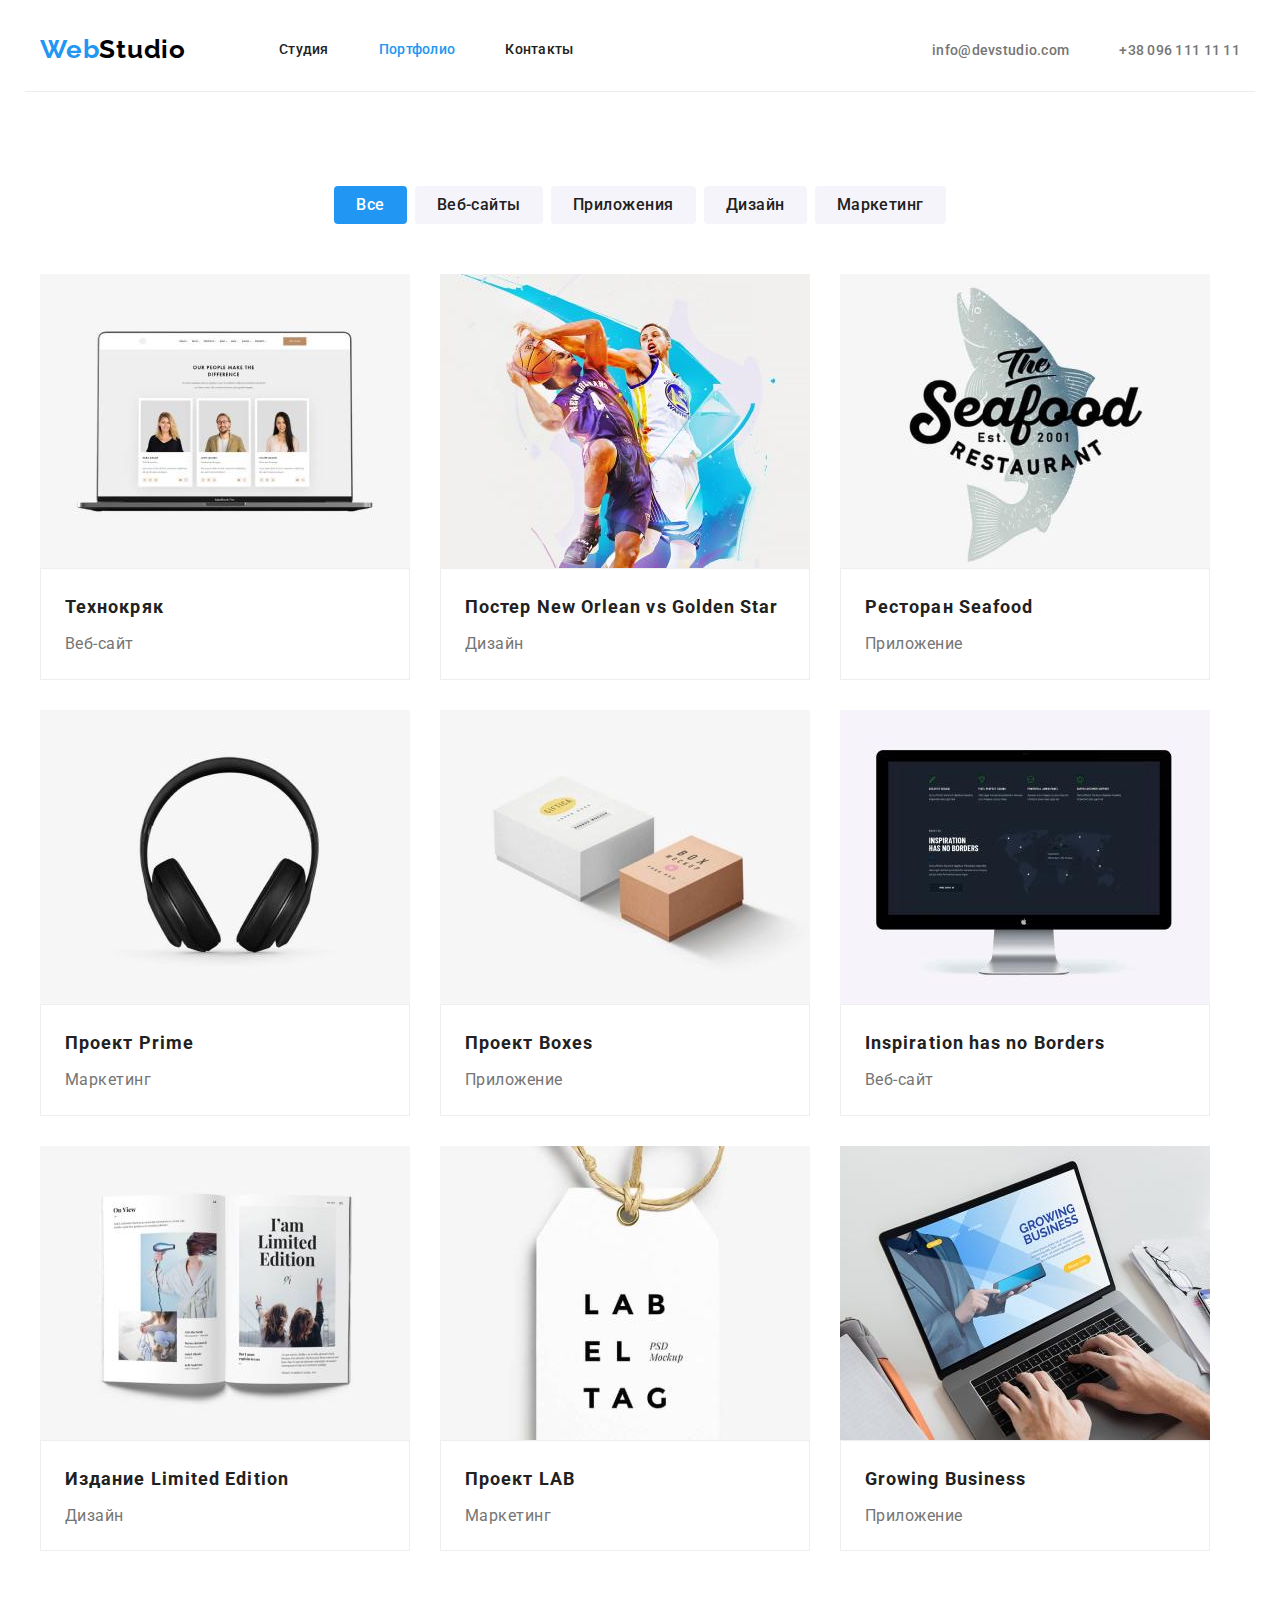
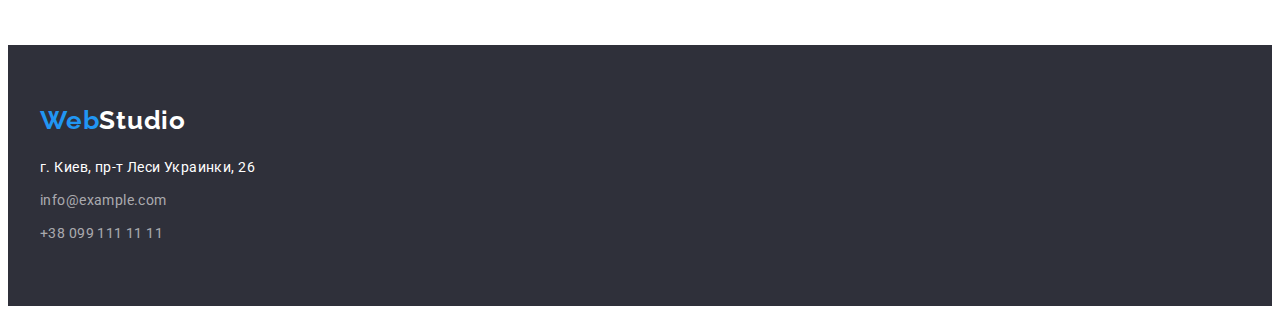
==== commit 2af79c27: "фул 3 домашка" ====
--- a/portfolio.html
+++ b/portfolio.html
@@ -66,8 +66,10 @@
                   width="370"
                   height="294"
                 />
-                <h2 class="about-title">Технокряк</h2>
-                <p class="about-after-title">Веб-сайт</p>
+                <div class="card-text">
+                  <h2 class="about-title">Технокряк</h2>
+                  <p class="about-after-title">Веб-сайт</p>
+                </div>
               </a>
             </li>
             <li class="item">
@@ -78,50 +80,64 @@
                   width="370"
                   height="294"
                 />
-                <h2 class="about-title">Постер New Orlean vs Golden Star</h2>
-                <p class="about-after-title">Дизайн</p>
+                <div class="card-text">
+                  <h2 class="about-title">Постер New Orlean vs Golden Star</h2>
+                  <p class="about-after-title">Дизайн</p>
+                </div>
               </a>
             </li>
             <li class="item">
               <a class="link" href="">
                 <img src="./images/img1.3.jpg" alt="ресторан" width="370" height="294" />
-                <h2 class="about-title">Ресторан Seafood</h2>
-                <p class="about-after-title">Приложение</p>
+                <div class="card-text">
+                  <h2 class="about-title">Ресторан Seafood</h2>
+                  <p class="about-after-title">Приложение</p>
+                </div>
               </a>
             </li>
             <li class="item">
               <a class="link" href="">
                 <img src="./images/img1.4.jpg" alt="наушники" width="370" height="294" />
-                <h2 class="about-title">Проект Prime</h2>
-                <p class="about-after-title">Маркетинг</p>
+                <div class="card-text">
+                  <h2 class="about-title">Проект Prime</h2>
+                  <p class="about-after-title">Маркетинг</p>
+                </div>
               </a>
             </li>
             <li class="item">
               <a class="link" href="">
                 <img src="./images/img1.5.jpg" alt="две коробки" width="370" height="294" />
-                <h2 class="about-title">Проект Boxes</h2>
-                <p class="about-after-title">Приложение</p>
+                <div class="card-text">
+                  <h2 class="about-title">Проект Boxes</h2>
+                  <p class="about-after-title">Приложение</p>
+                </div>
               </a>
             </li>
             <li class="item">
               <a class="link" href="">
                 <img src="./images/img1.6.jpg" alt="монитор" width="370" height="294" />
-                <h2 class="about-title" lang="en">Inspiration has no Borders</h2>
-                <p class="about-after-title">Веб-сайт</p>
+                <div class="card-text">
+                  <h2 class="about-title" lang="en">Inspiration has no Borders</h2>
+                  <p class="about-after-title">Веб-сайт</p>
+                </div>
               </a>
             </li>
             <li class="item">
               <a class="link" href="">
                 <img src="./images/img1.7.jpg" alt="книга" width="370" height="294" />
-                <h2 class="about-title">Издание Limited Edition</h2>
-                <p class="about-after-title">Дизайн</p>
+                <div class="card-text">
+                  <h2 class="about-title">Издание Limited Edition</h2>
+                  <p class="about-after-title">Дизайн</p>
+                </div>
               </a>
             </li>
             <li class="item">
               <a class="link" href="">
                 <img src="./images/img1.8.jpg" alt="этикетка" width="370" height="294" />
-                <h2 class="about-title">Проект LAB</h2>
-                <p class="about-after-title">Маркетинг</p>
+                <div class="card-text">
+                  <h2 class="about-title">Проект LAB</h2>
+                  <p class="about-after-title">Маркетинг</p>
+                </div>
               </a>
             </li>
             <li class="item">
@@ -132,8 +148,10 @@
                   width="370"
                   height="294"
                 />
-                <h2 class="about-title" lang="en">Growing Business</h2>
-                <p class="about-after-title">Приложение</p>
+                <div class="card-text">
+                  <h2 class="about-title" lang="en">Growing Business</h2>
+                  <p class="about-after-title">Приложение</p>
+                </div>
               </a>
             </li>
           </ul>
--- a/css/styles.css
+++ b/css/styles.css
@@ -66,6 +66,8 @@
 .main-header {
   display: flex;
   align-items: center;
+
+  border-bottom: 1px solid #ececec;
 }
 
 .main-nav {
@@ -262,16 +264,28 @@
   font-weight: 400;
   font-size: 16px;
   line-height: 1.19;
-
+  text-align: center;
   letter-spacing: 0.03em;
 
   color: var(--main-text-color);
   background-color: #f5f4fa;
+}
+
+.card-content {
+  padding-top: 30px;
+  padding-bottom: 30px;
+  box-shadow: 0px 1px 3px rgba(0, 0, 0, 0.12), 0px 1px 1px rgba(0, 0, 0, 0.14),
+    0px 2px 1px rgba(0, 0, 0, 0.2);
+  border-radius: 0px 0px 4px 4px;
+  background-color: #ffffff;
 }
 
 .list .name {
   font-weight: 500;
   font-size: 16px;
+
+  margin-bottom: 10px;
+
   color: var(--second-title-color);
 }
 
@@ -322,7 +336,7 @@
 }
 
 .gallery-list .item {
-  width: calc((100 - 60px) / 3);
+  flex-basis: calc((100 - 60px) / 3);
   /* або просто width=370px */
   margin-right: 30px;
   margin-bottom: 30px;
@@ -362,11 +376,20 @@
 }
 */
 
+.card-text {
+  padding: 20px 24px;
+
+  border: 1px solid #eeeeee;
+}
+
 .about-title {
   font-weight: 700;
   font-size: 18px;
   line-height: 2;
   letter-spacing: 0.06em;
+
+  margin-bottom: 4px;
+
   color: var(--second-title-color);
 }
 
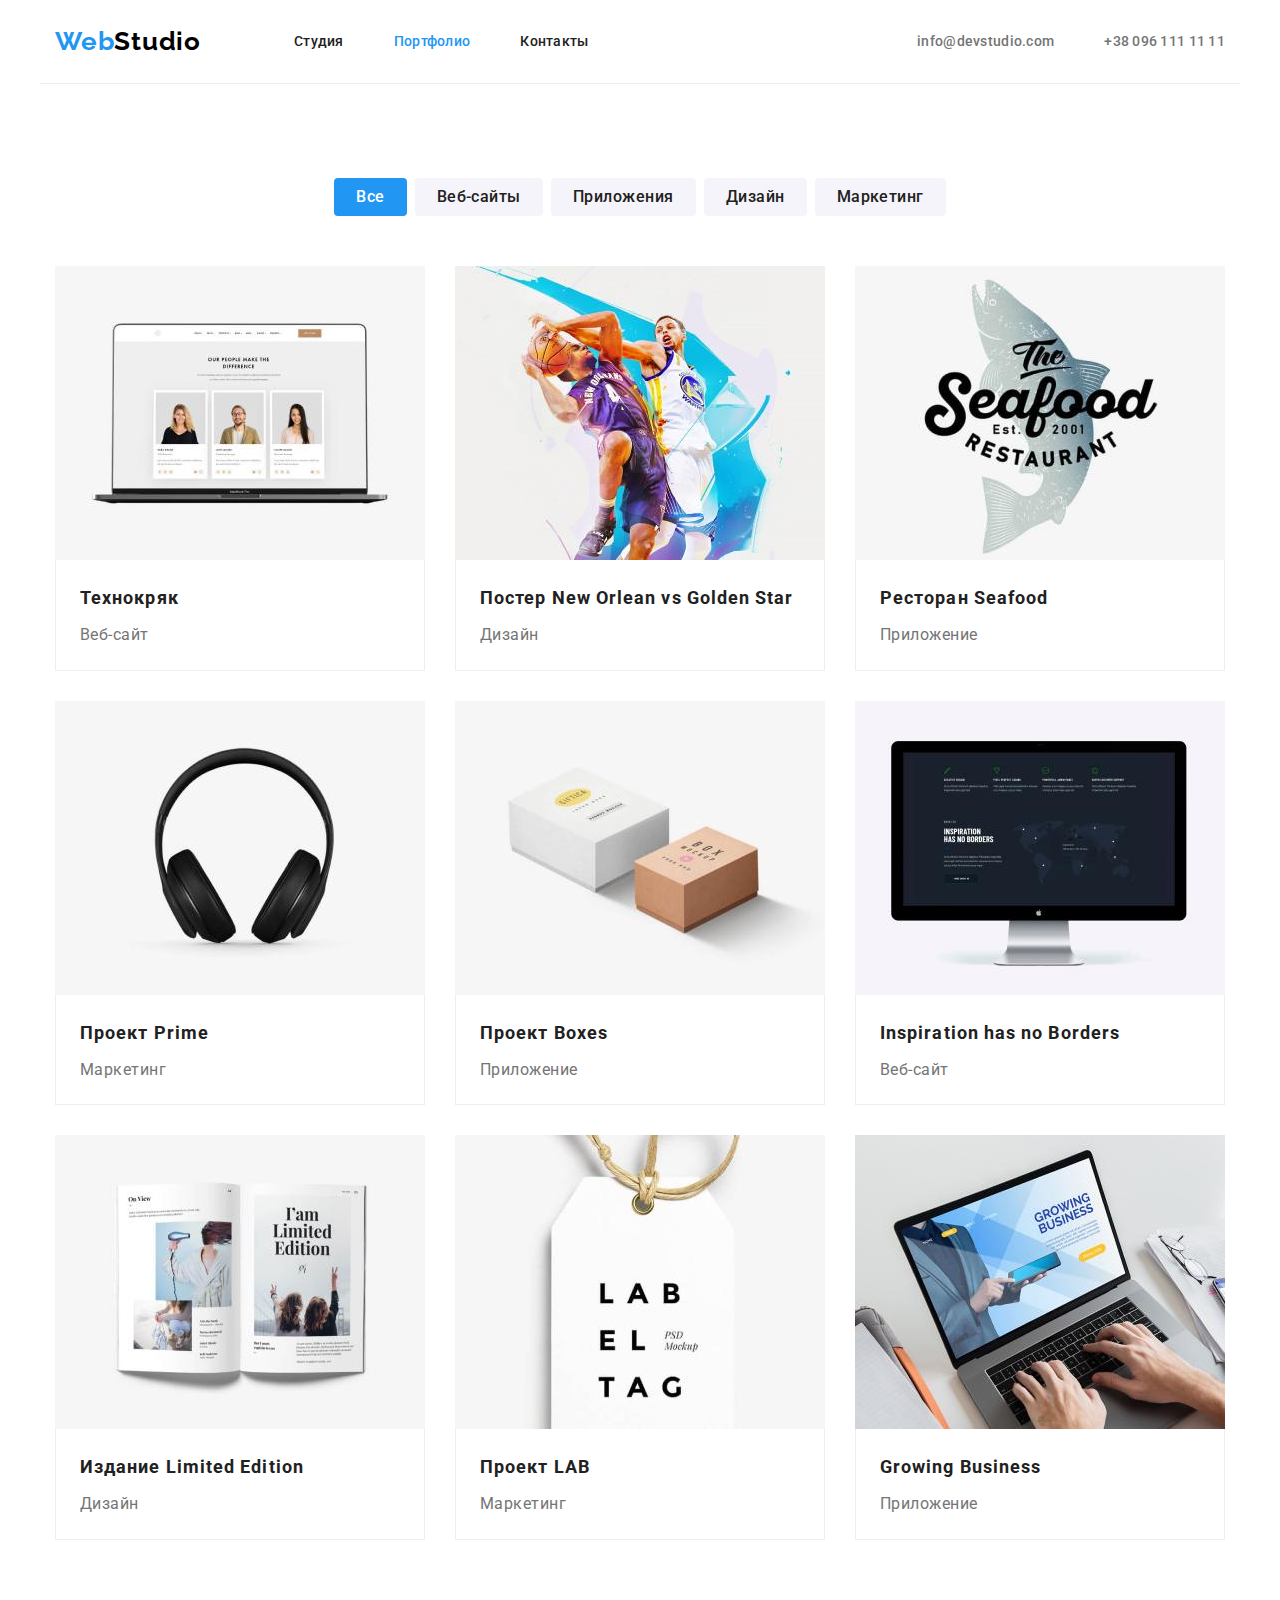
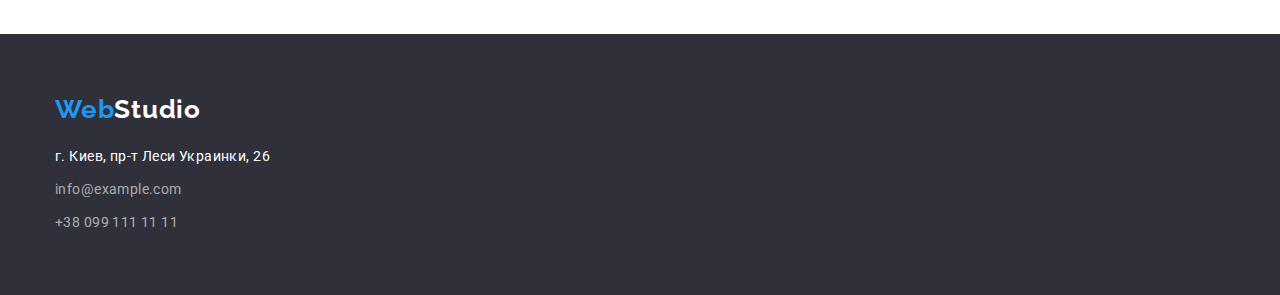
==== commit 690e5259: "фул 3 домашка, поправки" ====
--- a/portfolio.html
+++ b/portfolio.html
@@ -10,6 +10,10 @@
     <link
       href="https://fonts.googleapis.com/css2?family=Raleway:wght@700&family=Roboto:wght@400;500;700&display=swap"
       rel="stylesheet"
+    />
+    <link
+      rel="stylesheet"
+      href="https://cdnjs.cloudflare.com/ajax/libs/modern-normalize/1.1.0/modern-normalize.min.css"
     />
     <link rel="stylesheet" href="./css/styles.css" />
   </head>
--- a/css/styles.css
+++ b/css/styles.css
@@ -215,13 +215,16 @@
   background-color: #188ce8;
 }
 
+.main-section {
+  padding-top: 94px;
+}
+
 .main-list {
   display: flex;
 }
 
 .item-about {
   width: 270px;
-  margin-right: 30px;
 }
 
 .main-list .item:not(:last-child) {
@@ -336,7 +339,7 @@
 }
 
 .gallery-list .item {
-  flex-basis: calc((100 - 60px) / 3);
+  flex-basis: calc((100% - 60px) / 3);
   /* або просто width=370px */
   margin-right: 30px;
   margin-bottom: 30px;
@@ -380,6 +383,7 @@
   padding: 20px 24px;
 
   border: 1px solid #eeeeee;
+  border-top: none;
 }
 
 .about-title {
